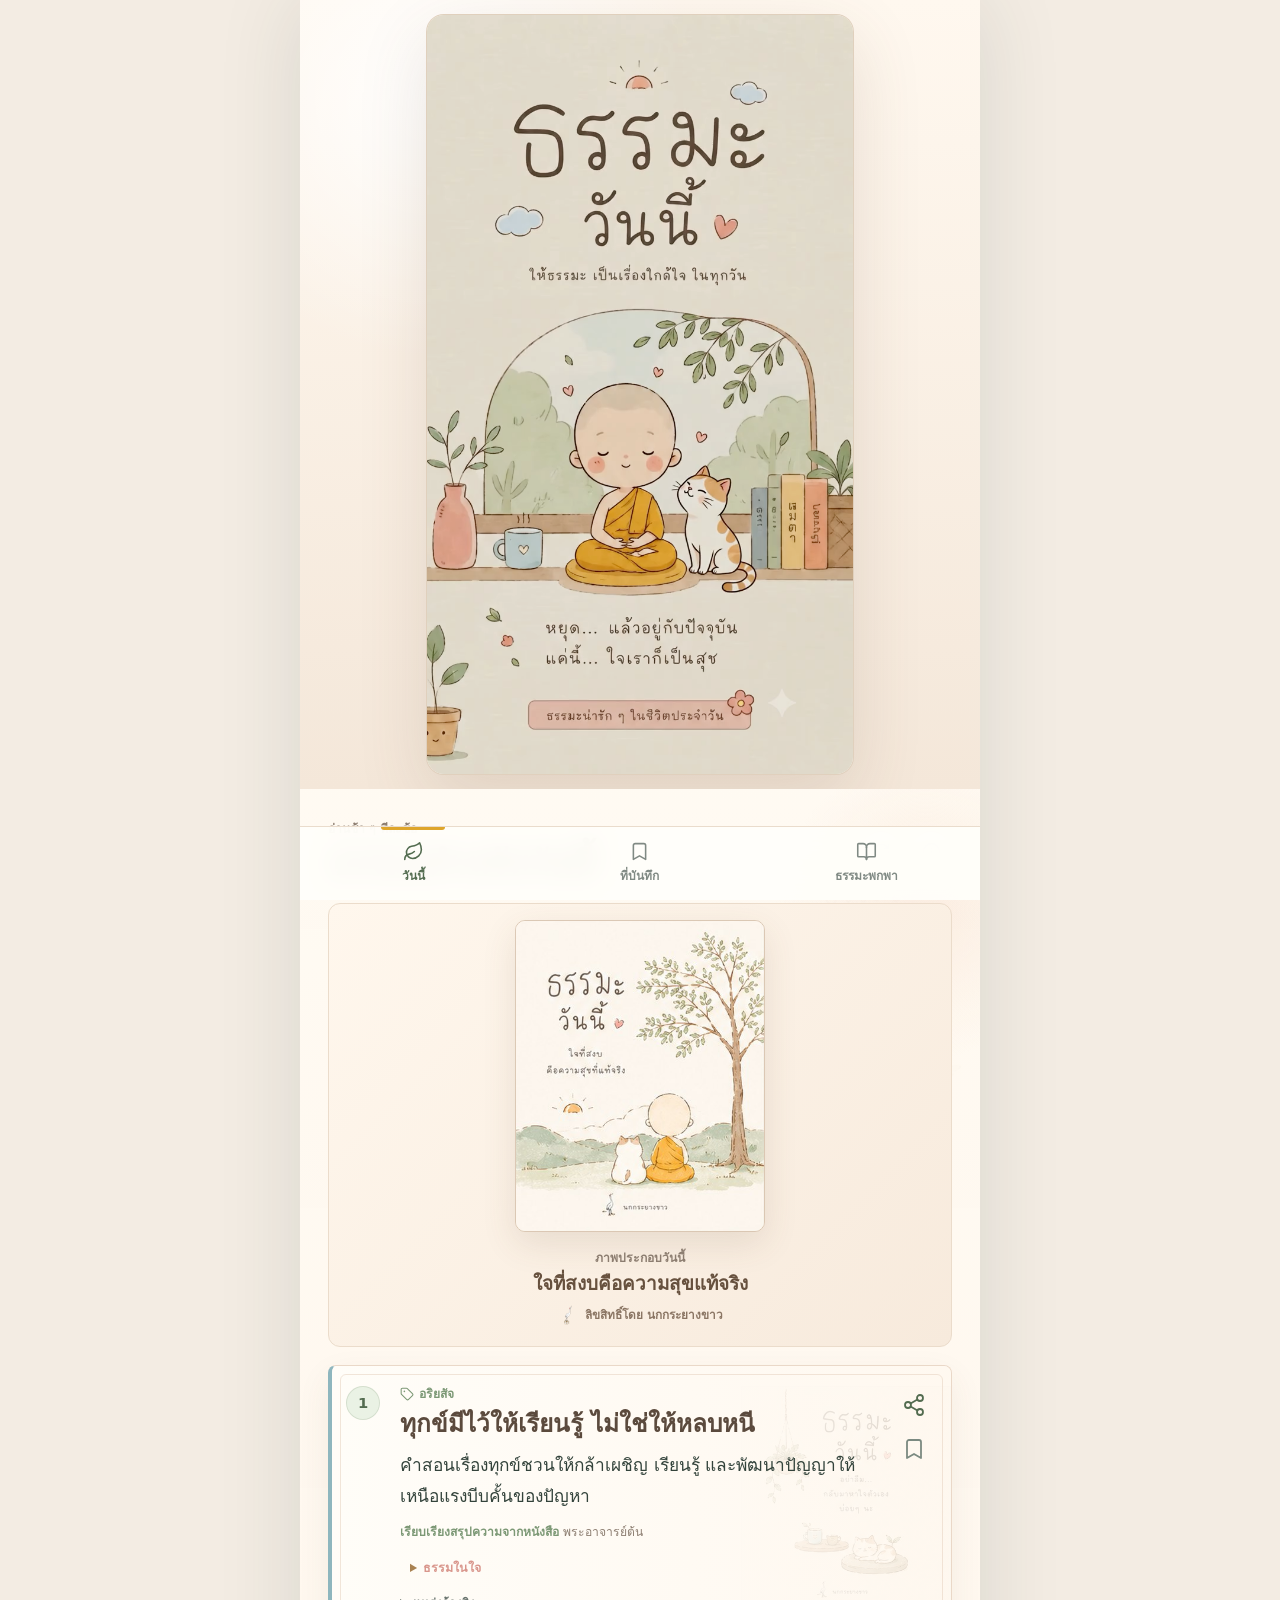
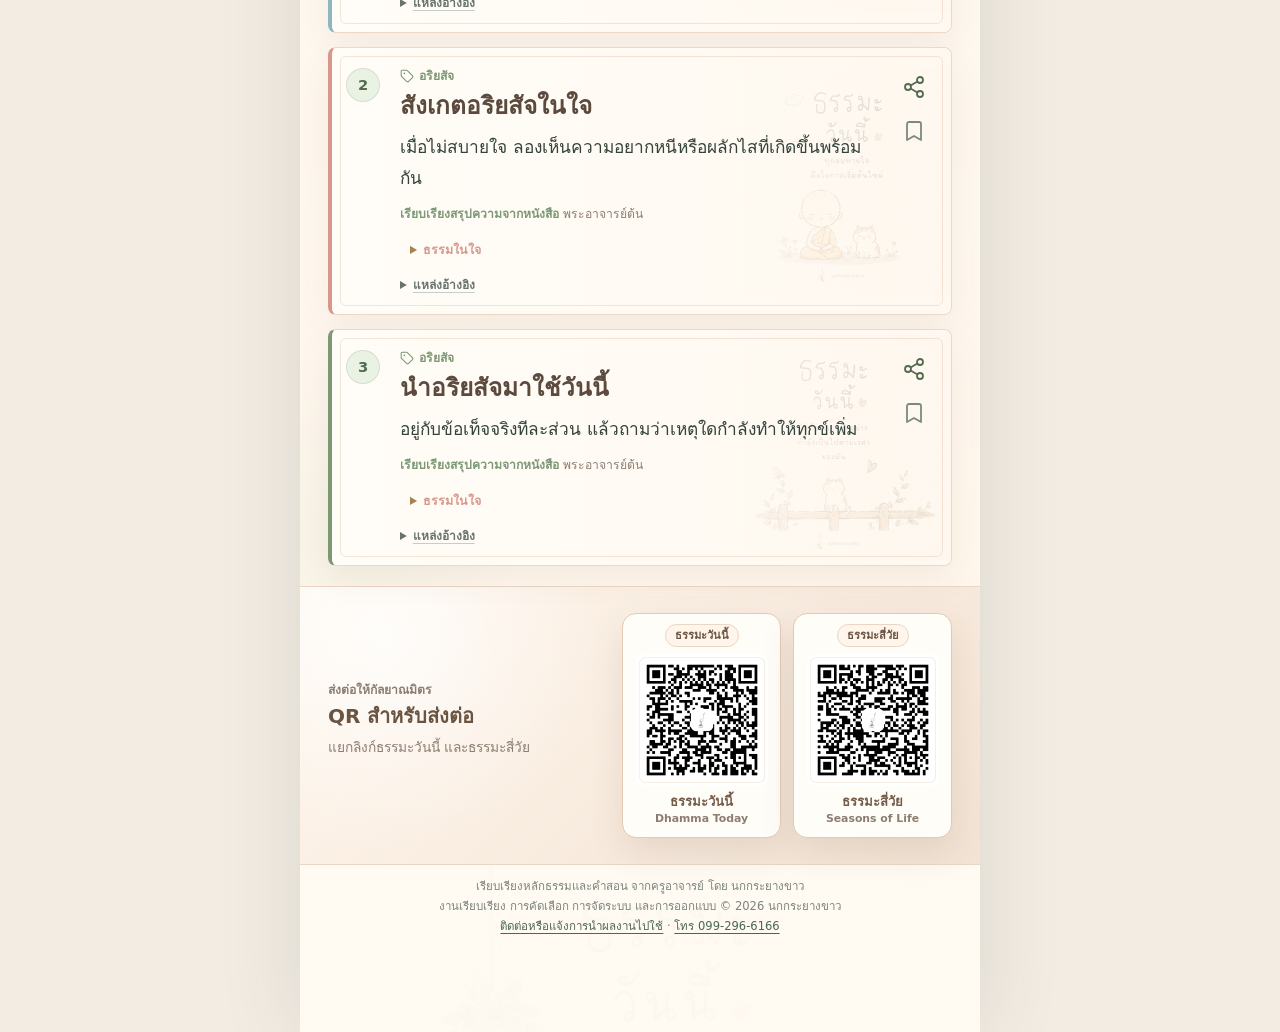
==== index.html @ b72fa24d "Remove Dhamma Life from Seasons cover" ====
<!doctype html>
<html lang="th">
  <head>
    <meta charset="utf-8">
    <meta name="viewport" content="width=device-width, initial-scale=1">
    <meta name="theme-color" content="#fff8ef">
    <meta name="description" content="ธรรมะสั้น ๆ สำหรับอ่านและนำไปใช้ในชีวิตประจำวัน">
    <meta name="apple-mobile-web-app-capable" content="yes">
    <meta name="apple-mobile-web-app-status-bar-style" content="default">
    <meta name="apple-mobile-web-app-title" content="ธรรมะวันนี้">
    <meta name="author" content="นกกระยางขาว">
    <meta name="copyright" content="งานเรียบเรียง การคัดเลือก การจัดระบบ และการออกแบบ © 2026 นกกระยางขาว">
    <title>ธรรมะวันนี้ | Dhamma Today</title>
    <link rel="manifest" href="./manifest.webmanifest?v=20260625-2">
    <link rel="icon" type="image/png" sizes="32x32" href="./assets/favicon-32.png">
    <link rel="apple-touch-icon" href="./assets/apple-touch-icon.png">
    <link rel="stylesheet" href="./styles.css?v=20260626-8">
  </head>
  <body>
    <script>
      if (new URLSearchParams(location.search).get("reset") === "1") {
        (async () => {
          if ("serviceWorker" in navigator) {
            const registrations = await navigator.serviceWorker.getRegistrations();
            await Promise.all(registrations.map((registration) => registration.unregister()));
          }

          if ("caches" in window) {
            const names = await caches.keys();
            await Promise.all(names.map((name) => caches.delete(name)));
          }

          location.replace("./?build=20260628-seasons-pastel");
        })();
      }
    </script>
    <div class="app-frame">
      <header class="hero" aria-label="ธรรมะวันนี้">
        <video class="hero-cover" id="heroCover" autoplay muted loop playsinline preload="metadata" poster="./assets/daily-art/dhamma-today-cover-single.png?v=20260626-2" aria-label="ปกธรรมะวันนี้แบบวิดีโอเคลื่อนไหว ภาพเด็กน้อยนั่งภาวนาข้างแมว">
          <source src="./assets/daily-art/dhamma-today-cover-motion.mp4?v=20260626-2" type="video/mp4">
        </video>
      </header>

      <main id="today">
        <section class="reading-view" id="readingView" aria-labelledby="dailyHeading">
          <div class="section-heading">
            <div>
              <p class="eyebrow">อ่านช้า ๆ ทีละข้อ</p>
              <h1 id="dailyHeading">ธรรมะสำหรับวันนี้</h1>
            </div>
            <div class="heading-actions">
              <button class="icon-button" id="shuffleButton" type="button" aria-label="สุ่มธรรมะชุดใหม่" title="สุ่มธรรมะชุดใหม่">
                <i data-lucide="refresh-cw" aria-hidden="true"></i>
              </button>
              <button class="icon-button" id="aboutButton" type="button" aria-label="เกี่ยวกับแอป" title="เกี่ยวกับแอป">
                <i data-lucide="info" aria-hidden="true"></i>
              </button>
            </div>
          </div>

          <section class="daily-visual" aria-label="ภาพประกอบธรรมะวันนี้">
            <img id="dailyArtImage" src="./assets/daily-art/daily-illustration-01.jpg?v=20260625-1" alt="ภาพประกอบธรรมะวันนี้">
            <div class="daily-visual-copy">
              <p class="eyebrow">ภาพประกอบวันนี้</p>
              <h2 id="dailyArtTitle">ธรรมะวันนี้</h2>
              <p>
                <img src="./assets/crane-monkey-mark.png?v=20260619-1" alt="">
                ลิขสิทธิ์โดย นกกระยางขาว
              </p>
            </div>
          </section>

          <div class="teaching-list" id="teachingList" aria-live="polite"></div>
        </section>

        <section class="saved-view" id="savedView" aria-labelledby="savedHeading" hidden>
          <div class="section-heading">
            <div>
              <p class="eyebrow">เก็บไว้อ่านซ้ำ</p>
              <h1 id="savedHeading">ธรรมะที่บันทึกไว้</h1>
            </div>
          </div>
          <div class="teaching-list saved-list" id="savedList"></div>
          <div class="empty-state" id="emptySaved" hidden>
            <i data-lucide="bookmark" aria-hidden="true"></i>
            <p>ยังไม่มีข้อความที่บันทึกไว้</p>
          </div>
        </section>
      </main>

      <section class="qr-share" aria-labelledby="qrShareHeading">
        <div>
          <p class="eyebrow">ส่งต่อให้กัลยาณมิตร</p>
          <h2 id="qrShareHeading">QR สำหรับส่งต่อ</h2>
          <p>แยกลิงก์ธรรมะวันนี้ และธรรมะสี่วัย</p>
        </div>
        <div class="qr-links" aria-label="QR Code สำหรับส่งต่อ">
          <a class="qr-card" href="./assets/dhamma-today-qr-poster-small.png?v=20260628-5" target="_blank" rel="noopener" aria-label="เปิด QR ธรรมะวันนี้ขนาดเต็ม">
            <em class="qr-card-label">ธรรมะวันนี้</em>
            <img src="./assets/dhamma-today-qr.png?v=20260628-5" alt="QR Code สำหรับเปิดธรรมะวันนี้">
            <span>
              <strong>ธรรมะวันนี้</strong>
              <small>Dhamma Today</small>
            </span>
          </a>
          <a class="qr-card" href="./assets/dhamma-life-qr-poster-small.png?v=20260628-5" target="_blank" rel="noopener" aria-label="เปิด QR ธรรมะสี่วัยขนาดเต็ม">
            <em class="qr-card-label">ธรรมะสี่วัย</em>
            <img src="./assets/dhamma-life-qr.png?v=20260628-5" alt="QR Code สำหรับเปิดธรรมะสี่วัย">
            <span>
              <strong>ธรรมะสี่วัย</strong>
              <small>Seasons of Life</small>
            </span>
          </a>
        </div>
      </section>

      <footer class="app-credit">
        <p>เรียบเรียงหลักธรรมและคำสอน จากครูอาจารย์ โดย นกกระยางขาว</p>
        <p>งานเรียบเรียง การคัดเลือก การจัดระบบ และการออกแบบ &copy; 2026 นกกระยางขาว</p>
        <a href="mailto:loveiscomingsoon@gmail.com">ติดต่อหรือแจ้งการนำผลงานไปใช้</a>
        <span aria-hidden="true"> · </span><a href="tel:0992966166">โทร 099-296-6166</a>
      </footer>

      <nav class="bottom-nav" aria-label="เมนูหลัก">
        <button class="nav-button active" type="button" data-view="today" aria-current="page">
          <i data-lucide="leaf" aria-hidden="true"></i>
          <span>วันนี้</span>
        </button>
        <button class="nav-button" type="button" data-view="saved">
          <i data-lucide="bookmark" aria-hidden="true"></i>
          <span>ที่บันทึก</span>
        </button>
        <a class="nav-button" href="./books/dhamma-pocket-book.html" aria-label="เปิดธรรมะพกพา เล่ม 1 แบบหนังสือออนไลน์">
          <i data-lucide="book-open" aria-hidden="true"></i>
          <span>ธรรมะพกพา</span>
        </a>
      </nav>
    </div>

    <dialog class="about-dialog" id="aboutDialog">
      <form method="dialog">
        <div class="dialog-heading">
          <div>
            <p class="eyebrow">เกี่ยวกับแอป</p>
            <h2>ธรรมะวันนี้</h2>
          </div>
          <button class="icon-button" value="close" aria-label="ปิด" title="ปิด">
            <i data-lucide="x" aria-hidden="true"></i>
          </button>
        </div>
        <p>ข้อธรรมสั้น ๆ สำหรับใช้เตือนใจในชีวิตประจำวัน โดยเรียบเรียงจากหลักพระพุทธศาสนาและคำสอนที่ตรวจสอบชื่อผู้สอนได้</p>
        <p class="dialog-note">ชื่อครูอาจารย์แสดงเฉพาะข้อความที่มีต้นฉบับรองรับ ข้อความเรียบเรียงจะระบุไว้ชัดเจนและไม่อ้างเป็นคำกล่าวตรง การระบุแหล่งอ้างอิงช่วยให้ตรวจสอบย้อนหลังได้ แต่ไม่ใช่การรับรองสิทธิ์เผยแพร่หรือคำปรึกษาทางกฎหมาย</p>
        <p class="dialog-note rights-note">สิทธิในคำสอน หนังสือ และวิดีโอต้นฉบับเป็นของผู้สร้างสรรค์หรือผู้ทรงสิทธิเดิม การนำงานเรียบเรียง การจัดหมวด หรือรูปแบบแอปนี้ไปเผยแพร่ซ้ำ กรุณาติดต่อ <a href="mailto:loveiscomingsoon@gmail.com">loveiscomingsoon@gmail.com</a> หรือ <a href="tel:0992966166">099-296-6166</a></p>
        <div class="dialog-links">
          <a class="book-link" href="./books/dhamma-pocket-book.html">เปิดธรรมะพกพาแบบหนังสือออนไลน์</a>
          <a class="book-link" href="./assets/dhamma-today-qr-poster-small.png?v=20260628-5" target="_blank" rel="noopener">QR ธรรมะวันนี้</a>
          <a class="book-link" href="./assets/dhamma-life-qr-poster-small.png?v=20260628-5" target="_blank" rel="noopener">QR ธรรมะสี่วัย</a>
        </div>
      </form>
    </dialog>

    <p class="toast" id="toast" role="status" aria-live="polite" hidden></p>

    <script src="./assets/lucide.min.js?v=20260618-2"></script>
    <script src="./content/dhamma-library.js?v=20260620-22"></script>
    <script src="./app.js?v=20260628-5"></script>
  </body>
</html>
---- styles.css ----
:root {
  color-scheme: light;
  --ink: #21312b;
  --heading: #5b4a3d;
  --muted: #8c7d70;
  --soft: #fff1e4;
  --paper: #fffaf2;
  --line: #eadccc;
  --green: #7c9875;
  --green-dark: #536c50;
  --saffron: #dea52b;
  --rose: #d9968c;
  --blue: #8eb6be;
  --peach: #f6d5c6;
  --brown: #806854;
}

* {
  box-sizing: border-box;
}

html {
  min-height: 100%;
  scroll-behavior: smooth;
}

body {
  min-height: 100vh;
  margin: 0;
  color: var(--ink);
  background:
    linear-gradient(rgba(255, 250, 242, 0.92), rgba(255, 250, 242, 0.92)),
    url("./assets/daily-art/daily-illustration-10.jpg?v=20260625-1") center top / 520px auto fixed;
  font-family: "Noto Sans Thai", "Leelawadee UI", Tahoma, ui-sans-serif, system-ui, sans-serif;
  letter-spacing: 0;
}

button,
summary {
  font: inherit;
}

button,
summary {
  cursor: pointer;
}

button:focus-visible,
summary:focus-visible {
  outline: 3px solid rgba(86, 131, 105, 0.24);
  outline-offset: 3px;
}

.app-frame {
  width: min(100%, 680px);
  min-height: 100vh;
  margin-inline: auto;
  background:
    linear-gradient(rgba(255, 250, 242, 0.96), rgba(255, 250, 242, 0.98)),
    url("./assets/daily-art/daily-illustration-04.jpg?v=20260625-1") center 760px / 520px auto repeat-y;
}

.hero {
  min-height: 0;
  position: relative;
  overflow: hidden;
  display: grid;
  place-items: center;
  padding: 14px;
  background:
    radial-gradient(circle at 20% 12%, rgba(255, 255, 255, 0.92), transparent 30%),
    linear-gradient(180deg, #fff8ef 0%, #f4e7d9 100%);
}

.hero-cover {
  width: min(100%, 428px);
  max-width: 100%;
  min-width: 0;
  height: auto;
  aspect-ratio: 9 / 16;
  display: block;
  object-fit: cover;
  object-position: center center;
  background: #fff8ef;
  border: 1px solid rgba(213, 193, 171, 0.72);
  border-radius: 18px;
  box-shadow: 0 24px 70px rgba(98, 73, 48, 0.14);
}

.brand {
  min-width: 0;
  display: flex;
  align-items: center;
  gap: 0;
  padding: 9px 12px;
  color: #274536;
  background: rgba(255, 250, 242, 0.78);
  border: 1px solid rgba(214, 190, 166, 0.42);
  border-radius: 999px;
  text-decoration: none;
  text-shadow: 0 1px 12px rgba(255, 255, 255, 0.82);
  backdrop-filter: blur(8px);
}

.brand-icon {
  width: 76px;
  height: 76px;
  flex: 0 0 76px;
  display: grid;
  place-items: center;
  background: rgba(255, 255, 255, 0.84);
  border-radius: 50%;
  backdrop-filter: blur(8px);
}

.brand-icon img {
  width: 70px;
  height: 70px;
  display: block;
  object-fit: contain;
}

.brand strong,
.brand small {
  display: block;
}

.brand strong {
  color: var(--brown);
  font-size: 1.2rem;
}

.brand small {
  color: #7c6a58;
  font-size: 0.72rem;
  font-weight: 650;
}

.cover-rights {
  position: absolute;
  right: 28px;
  bottom: 24px;
  display: inline-flex;
  align-items: center;
  gap: 7px;
  margin: 0;
  padding: 7px 10px;
  color: #755f4e;
  background: rgba(255, 250, 242, 0.88);
  border: 1px solid rgba(214, 190, 166, 0.58);
  border-radius: 999px;
  font-size: 0.72rem;
  font-weight: 750;
  backdrop-filter: blur(8px);
}

.cover-rights img {
  width: 24px;
  height: 24px;
  object-fit: contain;
}

.icon-button {
  width: 42px;
  height: 42px;
  flex: 0 0 42px;
  display: grid;
  place-items: center;
  padding: 0;
  border: 1px solid var(--line);
  border-radius: 50%;
  color: var(--green-dark);
  background: #fff;
}

.icon-button.light {
  border-color: rgba(255, 255, 255, 0.6);
  background: rgba(255, 255, 255, 0.84);
  backdrop-filter: blur(8px);
}

.icon-button svg {
  width: 19px;
  height: 19px;
}

main {
  min-height: 430px;
  background:
    linear-gradient(180deg, rgba(255, 250, 242, 0.98), rgba(255, 246, 236, 0.96)),
    url("./assets/daily-art/daily-illustration-08.jpg?v=20260625-1") right 60px / 230px auto no-repeat;
}

.reading-view,
.saved-view {
  padding: 30px 28px 20px;
  background:
    radial-gradient(circle at 92% 120px, rgba(247, 222, 205, 0.46), transparent 150px),
    radial-gradient(circle at 8% 96%, rgba(229, 234, 217, 0.34), transparent 170px);
}

.daily-visual {
  display: grid;
  grid-template-columns: 1fr;
  justify-items: center;
  gap: 16px;
  margin: 0 0 18px;
  padding: 16px;
  border: 1px solid #ebdccb;
  border-radius: 12px;
  background: linear-gradient(135deg, #fff7ed, #f7eadc);
  text-align: center;
}

.daily-visual > img {
  width: min(100%, 250px);
  aspect-ratio: 4 / 5;
  display: block;
  object-fit: cover;
  object-position: center;
  border: 1px solid rgba(205, 183, 160, 0.7);
  border-radius: 10px;
  box-shadow: 0 12px 34px rgba(97, 71, 48, 0.12);
}

.daily-visual-copy h2 {
  margin: 0 0 7px;
  color: #67513e;
  font-size: 1.18rem;
  line-height: 1.35;
}

.daily-visual-copy > p:last-child {
  display: inline-flex;
  align-items: center;
  justify-content: center;
  gap: 6px;
  margin: 0;
  color: #8a7563;
  font-size: 0.74rem;
  font-weight: 740;
}

.daily-visual-copy img {
  width: 22px;
  height: 22px;
  object-fit: contain;
}

.section-heading {
  display: flex;
  align-items: center;
  justify-content: space-between;
  gap: 16px;
  margin-bottom: 18px;
}

.heading-actions {
  display: flex;
  align-items: center;
  gap: 8px;
}

.eyebrow {
  margin: 0 0 4px;
  color: var(--muted);
  font-size: 0.76rem;
  font-weight: 750;
}

h1,
h2,
p {
  margin-top: 0;
  overflow-wrap: break-word;
  word-break: normal;
  line-break: auto;
}

h1 {
  margin-bottom: 0;
  color: var(--heading);
  font-size: clamp(1.65rem, 6vw, 2.15rem);
  line-height: 1.25;
  font-weight: 830;
}

.teaching-list {
  display: grid;
  gap: 14px;
}

.teaching-item {
  min-height: 0;
  display: grid;
  grid-template-columns: 40px minmax(0, 1fr) 40px;
  gap: 14px;
  position: relative;
  overflow: hidden;
  padding: 20px 16px 20px 14px;
  border: 1px solid #ead8c8;
  border-left: 4px solid var(--green);
  border-radius: 8px;
  background: #fffaf3;
  box-shadow: 0 12px 34px rgba(103, 75, 52, 0.07);
}

.teaching-item::before {
  content: "";
  position: absolute;
  inset: 0;
  z-index: 0;
  background:
    linear-gradient(90deg, rgba(255, 253, 248, 0.98), rgba(255, 250, 243, 0.94) 58%, rgba(255, 248, 239, 0.78)),
    var(--card-art);
  background-position: center, right center;
  background-size: cover, min(52%, 210px) auto;
  background-repeat: no-repeat;
}

.teaching-item::after {
  content: "";
  position: absolute;
  inset: 8px;
  z-index: 0;
  border: 1px solid rgba(230, 209, 190, 0.54);
  border-radius: 6px;
  pointer-events: none;
}

.teaching-item > * {
  position: relative;
  z-index: 1;
}

.teaching-item[data-tone="blue"] {
  border-left-color: var(--blue);
  background: #fffaf3;
}

.teaching-item[data-tone="saffron"] {
  border-left-color: var(--saffron);
  background: #fffaf3;
}

.teaching-item[data-tone="rose"] {
  border-left-color: var(--rose);
  background: #fffaf3;
}

.teaching-number {
  width: 34px;
  height: 34px;
  display: grid;
  place-items: center;
  border-radius: 50%;
  color: var(--green-dark);
  background: rgba(232, 241, 226, 0.88);
  border: 1px solid rgba(133, 153, 122, 0.22);
  font-size: 0.92rem;
  font-weight: 800;
}

.teaching-copy {
  min-width: 0;
}

.teaching-copy h2 {
  margin: 3px 0 9px;
  color: var(--heading);
  font-size: clamp(1.28rem, 4vw, 1.52rem);
  line-height: 1.45;
  font-weight: 800;
  overflow-wrap: break-word;
  word-break: normal;
}

.teaching-topic {
  display: flex;
  align-items: center;
  gap: 5px;
  margin-bottom: 0;
  color: var(--green);
  font-size: 0.76rem;
  line-height: 1.4;
  font-weight: 800;
}

.teaching-topic svg {
  width: 14px;
  height: 14px;
}

.teaching-body {
  margin-bottom: 11px;
  color: #33433b;
  font-size: 1.08rem;
  line-height: 1.78;
  overflow-wrap: break-word;
  word-break: normal;
}

.attribution {
  margin-bottom: 9px;
  color: var(--muted);
  font-size: 0.76rem;
  line-height: 1.5;
}

.attribution span {
  color: var(--green);
  font-weight: 760;
}

.teaching-actions {
  display: grid;
  align-content: start;
  gap: 6px;
}

.bookmark-button,
.share-button {
  width: 38px;
  height: 38px;
  display: grid;
  place-items: center;
  padding: 0;
  border: 0;
  border-radius: 50%;
  color: #7b8a81;
  background: transparent;
}

.bookmark-button:hover,
.share-button:hover {
  background: var(--soft);
}

.share-button {
  color: var(--green-dark);
}

.bookmark-button.saved {
  color: var(--saffron);
  background: #fff7df;
}

.bookmark-button.saved svg {
  fill: currentColor;
}

.practice-detail {
  min-width: 0;
  padding: 7px 9px;
  border: 1px solid transparent;
  border-radius: 6px;
  color: var(--green-dark);
  font-size: 0.78rem;
}

.practice-detail[open] {
  border-color: #dcc5a4;
  background: rgba(241, 227, 208, 0.88);
  backdrop-filter: blur(4px);
}

.practice-toggle {
  width: 100%;
  color: var(--rose);
  font-weight: 770;
}

.practice-toggle::marker {
  color: #a98252;
}

.practice-guidance {
  margin: 8px 0 0;
  padding: 8px 2px 2px;
  color: #3f4b44;
  background: transparent;
  font-size: 0.9rem;
  line-height: 1.65;
  overflow-wrap: break-word;
  word-break: normal;
}

.source-detail {
  margin-top: 8px;
  color: #68736d;
  font-size: 0.75rem;
}

.source-detail > summary {
  width: fit-content;
  font-weight: 700;
  text-decoration: underline;
  text-decoration-color: #c7cec9;
  text-underline-offset: 3px;
}

.source-detail[open] {
  padding-top: 2px;
}

.source-status {
  margin: 10px 0 8px;
  color: #476052;
  font-weight: 700;
}

.source-list {
  margin: 0;
  padding: 0;
  list-style: none;
}

.source-entry {
  display: grid;
  gap: 3px;
  padding: 10px 0;
  border-top: 1px solid var(--line);
  line-height: 1.55;
}

.source-entry strong {
  color: #3d4a43;
  font-size: 0.78rem;
}

.source-entry a {
  width: fit-content;
  color: #365843;
  font-weight: 700;
  text-underline-offset: 3px;
}

.saved-list .teaching-item {
  grid-template-columns: 40px minmax(0, 1fr) 40px;
}

.empty-state {
  min-height: 280px;
  display: grid;
  place-content: center;
  justify-items: center;
  color: var(--muted);
  text-align: center;
}

.empty-state svg {
  width: 34px;
  height: 34px;
  margin-bottom: 12px;
}

.app-credit {
  margin: 12px 22px 22px;
  color: #7b847e;
  font-size: 0.72rem;
  line-height: 1.6;
  text-align: center;
}

.qr-share {
  display: grid;
  grid-template-columns: minmax(0, 1fr) minmax(250px, 330px);
  align-items: center;
  gap: 24px;
  padding: 26px 28px;
  border-top: 1px solid #ead6c4;
  border-bottom: 1px solid #ead6c4;
  background:
    radial-gradient(circle at 12% 18%, rgba(255, 255, 255, 0.8), transparent 34%),
    linear-gradient(135deg, #fff6ec, #f3e3d4);
}

.qr-share h2 {
  margin-bottom: 6px;
  color: #6a5543;
  font-size: 1.25rem;
  line-height: 1.35;
}

.qr-share > div > p:not(.eyebrow) {
  margin-bottom: 12px;
  color: var(--muted);
  font-size: 0.86rem;
}

.qr-share > div > a {
  color: #735b48;
  font-size: 0.82rem;
  font-weight: 700;
  text-underline-offset: 3px;
}

.qr-links {
  display: grid;
  grid-template-columns: repeat(2, minmax(0, 1fr));
  gap: 12px;
}

.qr-card {
  min-width: 0;
  display: grid;
  justify-items: center;
  gap: 7px;
  padding: 10px;
  border: 1px solid #e3cab4;
  border-radius: 14px;
  background: #fffdf8;
  box-shadow: 0 14px 34px rgba(96, 70, 48, 0.12);
  color: #5f4b3c;
  text-align: center;
  text-decoration: none;
}

.qr-card-label {
  max-width: 100%;
  padding: 3px 9px;
  border: 1px solid #ead6c4;
  border-radius: 999px;
  color: #6c5544;
  background: #fff5eb;
  font-size: 0.7rem;
  font-style: normal;
  font-weight: 800;
  line-height: 1.35;
  white-space: nowrap;
}

.qr-card img {
  width: min(100%, 132px);
  aspect-ratio: 1;
  display: block;
  border-radius: 8px;
}

.qr-card span {
  min-width: 0;
  display: grid;
  gap: 1px;
}

.qr-card strong,
.qr-card small {
  display: block;
}

.qr-card strong {
  font-size: 0.82rem;
  line-height: 1.35;
}

.qr-card small {
  color: var(--muted);
  font-size: 0.68rem;
  line-height: 1.35;
}

.app-credit p {
  margin-bottom: 2px;
}

.app-credit a,
.rights-note a {
  color: #4c6758;
  text-underline-offset: 3px;
}

.bottom-nav {
  min-height: 74px;
  display: grid;
  grid-template-columns: repeat(3, 1fr);
  position: sticky;
  z-index: 10;
  bottom: 0;
  border-top: 1px solid var(--line);
  background: rgba(255, 254, 250, 0.94);
  backdrop-filter: blur(14px);
}

.nav-button {
  min-width: 0;
  display: grid;
  place-content: center;
  justify-items: center;
  gap: 4px;
  position: relative;
  border: 0;
  color: #808a84;
  background: transparent;
  font-size: 0.75rem;
  font-weight: 700;
  text-decoration: none;
}

.nav-button::before {
  content: "";
  width: 64px;
  height: 3px;
  position: absolute;
  top: 0;
  left: 50%;
  border-radius: 0 0 3px 3px;
  background: transparent;
  transform: translateX(-50%);
}

.nav-button.active {
  color: var(--green-dark);
}

.nav-button.active::before {
  background: var(--saffron);
}

.nav-button svg {
  width: 21px;
  height: 21px;
}

.about-dialog {
  width: min(420px, calc(100% - 32px));
  padding: 0;
  border: 1px solid var(--line);
  border-radius: 8px;
  color: var(--ink);
  background: var(--paper);
  box-shadow: 0 24px 70px rgba(26, 48, 38, 0.22);
}

.about-dialog::backdrop {
  background: rgba(27, 42, 34, 0.38);
}

.about-dialog form {
  padding: 22px;
}

.dialog-heading {
  display: flex;
  align-items: flex-start;
  justify-content: space-between;
  gap: 16px;
  margin-bottom: 14px;
}

.dialog-heading h2 {
  margin: 0;
  color: var(--heading);
}

.about-dialog > form > p {
  color: #526159;
  line-height: 1.7;
}

.dialog-note {
  margin-bottom: 0;
  padding: 12px;
  background: var(--soft);
  font-size: 0.82rem;
}

.rights-note {
  margin-top: 10px;
}

.book-link {
  display: inline-block;
  margin-top: 16px;
  color: #365843;
  font-size: 0.9rem;
  font-weight: 700;
  text-underline-offset: 3px;
}

.dialog-links {
  display: flex;
  flex-wrap: wrap;
  gap: 8px 18px;
}

@media (max-width: 420px) {
  .qr-share {
    grid-template-columns: 1fr;
    justify-items: center;
    text-align: center;
  }
}

.toast {
  width: min(360px, calc(100% - 32px));
  position: fixed;
  z-index: 30;
  left: 50%;
  bottom: 92px;
  margin: 0;
  padding: 11px 14px;
  border-radius: 7px;
  color: #fff;
  background: #304d3c;
  box-shadow: 0 12px 30px rgba(31, 55, 42, 0.22);
  font-size: 0.9rem;
  font-weight: 700;
  text-align: center;
  transform: translateX(-50%);
}

[hidden] {
  display: none !important;
}

@media (min-width: 681px) {
  body {
    background: #f3ece3;
  }

  .app-frame {
    box-shadow: 0 0 80px rgba(37, 61, 49, 0.12);
  }
}

@media (max-width: 460px) {
  .hero {
    padding: 10px;
  }

  .hero-cover {
    width: 100%;
  }

  .brand-icon {
    width: 64px;
    height: 64px;
    flex-basis: 64px;
  }

  .brand-icon img {
    width: 58px;
    height: 58px;
  }

  .brand strong {
    font-size: 1.05rem;
  }

  .cover-rights {
    right: 18px;
    bottom: 58px;
    max-width: calc(100% - 36px);
  }

  .reading-view,
  .saved-view {
    padding: 24px 18px 18px;
  }

  .daily-visual {
    grid-template-columns: 1fr;
    justify-items: center;
    gap: 12px;
    padding: 10px;
    text-align: center;
  }

  .daily-visual > img {
    width: min(100%, 210px);
  }

  .daily-visual-copy h2 {
    font-size: 1.02rem;
  }

  .daily-visual-copy > p:last-child {
    justify-content: center;
  }

  .teaching-item {
    grid-template-columns: 36px minmax(0, 1fr) 36px;
    gap: 10px;
    padding: 18px 12px 18px 10px;
  }

  .teaching-item::before {
    background:
      linear-gradient(90deg, rgba(255, 253, 248, 0.985), rgba(255, 250, 243, 0.96) 62%, rgba(255, 248, 239, 0.84)),
      var(--card-art);
    background-position: center, right bottom;
    background-size: cover, 46% auto;
  }

  .bookmark-button,
  .share-button {
    width: 34px;
    height: 34px;
  }

  .teaching-number {
    width: 32px;
    height: 32px;
  }

  .teaching-body {
    font-size: 1.03rem;
    line-height: 1.82;
  }

  .saved-list .teaching-item {
    grid-template-columns: 36px minmax(0, 1fr) 36px;
  }
}
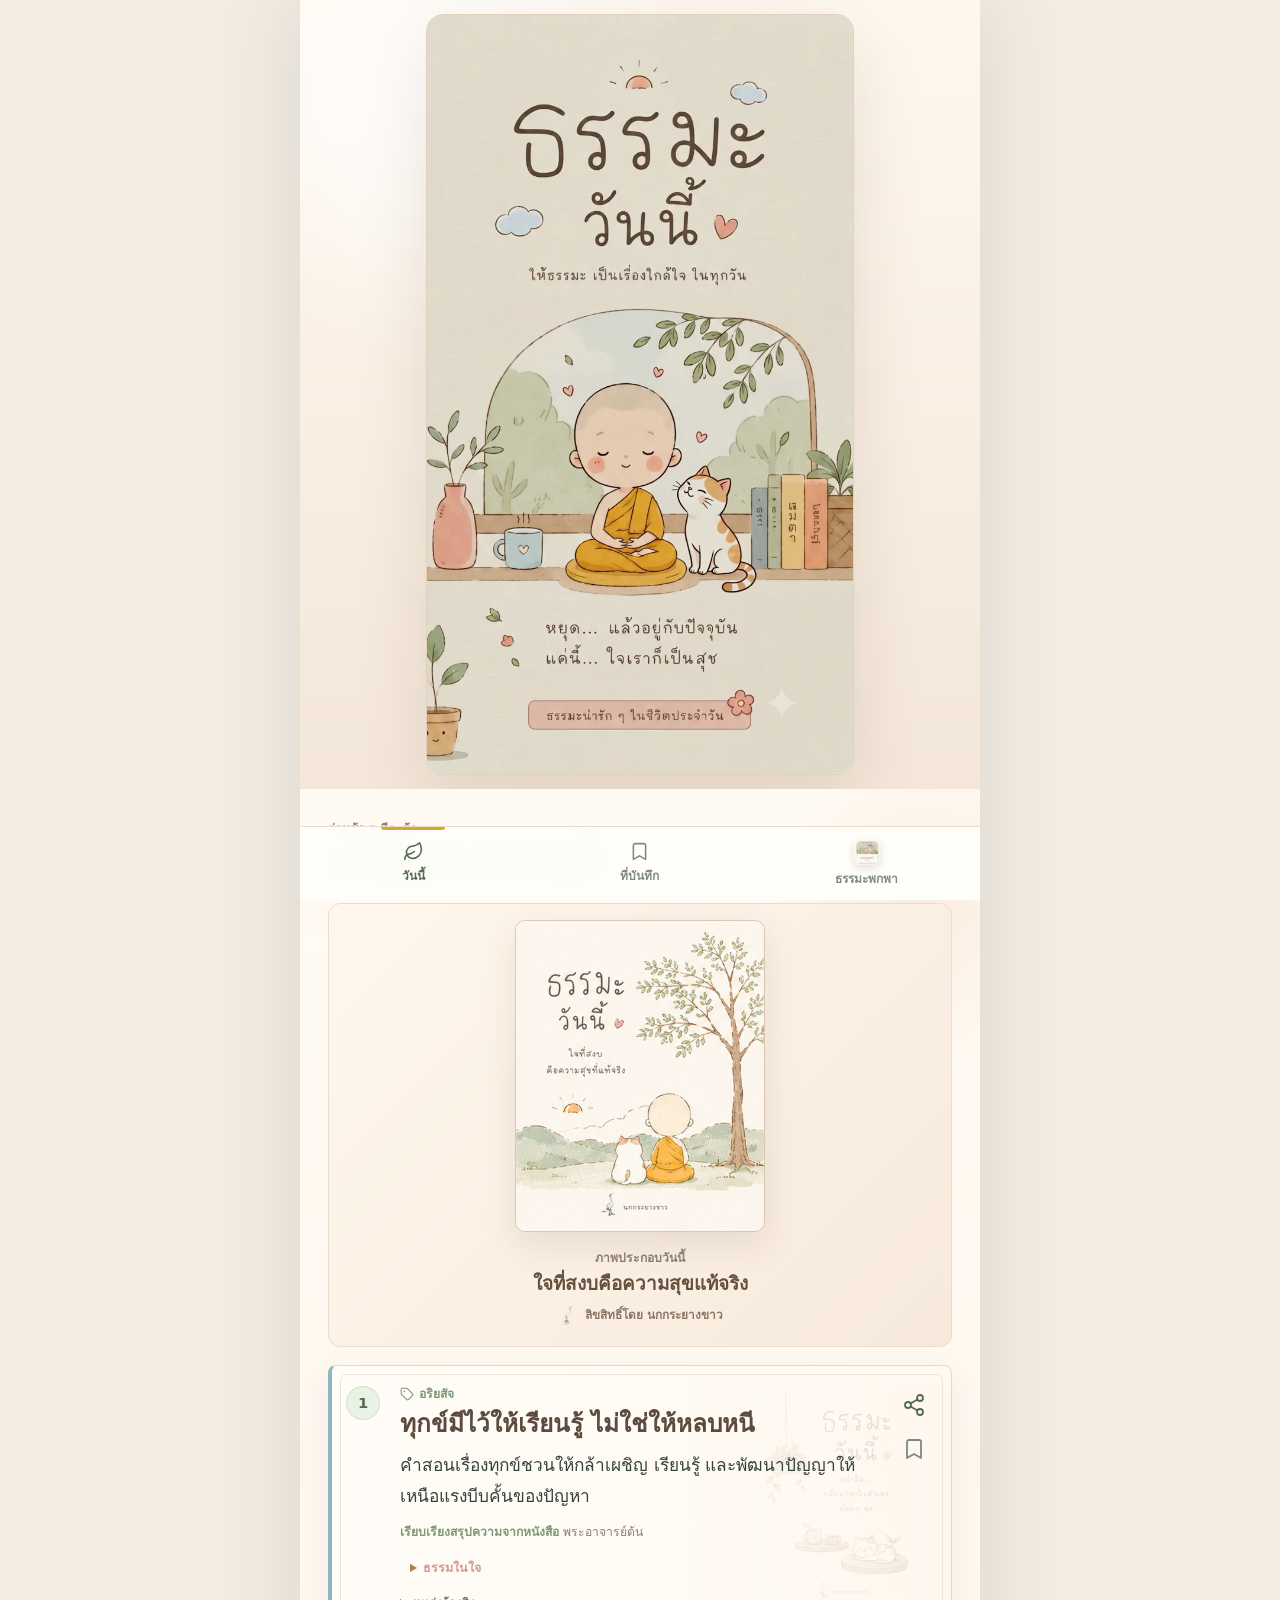
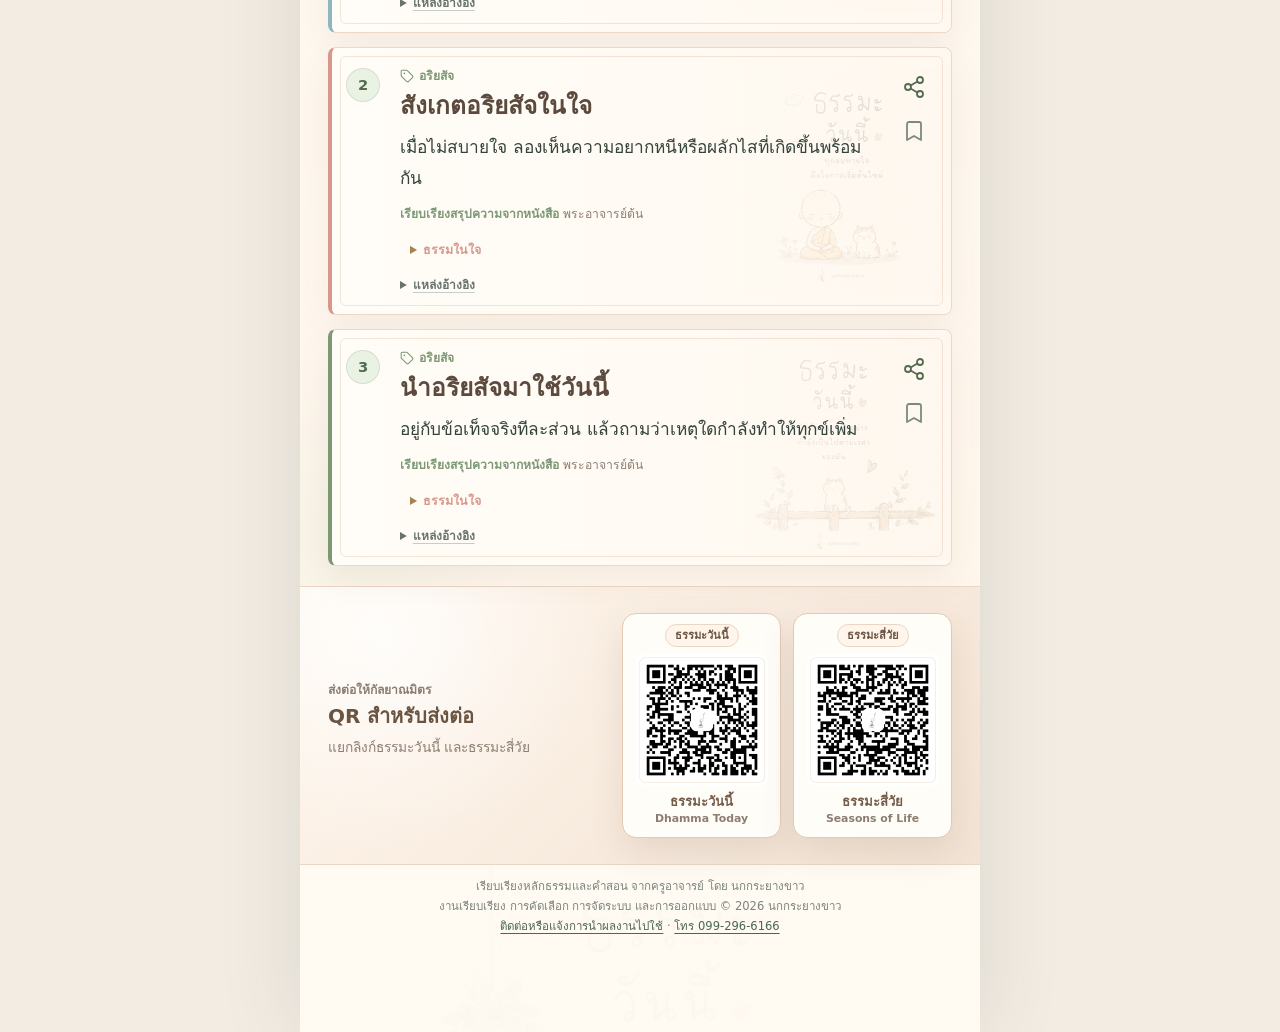
==== commit 3243382d: "Use pocket book image as app icon" ====
--- a/index.html
+++ b/index.html
@@ -131,7 +131,7 @@
           <span>ที่บันทึก</span>
         </button>
         <a class="nav-button" href="./books/dhamma-pocket-book.html" aria-label="เปิดธรรมะพกพา เล่ม 1 แบบหนังสือออนไลน์">
-          <i data-lucide="book-open" aria-hidden="true"></i>
+          <img class="nav-app-icon" src="./assets/pocket-book-icon-192.png?v=20260628-2" alt="" aria-hidden="true">
           <span>ธรรมะพกพา</span>
         </a>
       </nav>
--- a/styles.css
+++ b/styles.css
@@ -721,6 +721,14 @@
   height: 21px;
 }
 
+.nav-app-icon {
+  width: 26px;
+  height: 26px;
+  border-radius: 7px;
+  object-fit: cover;
+  box-shadow: 0 3px 9px rgba(81, 65, 45, 0.16);
+}
+
 .about-dialog {
   width: min(420px, calc(100% - 32px));
   padding: 0;
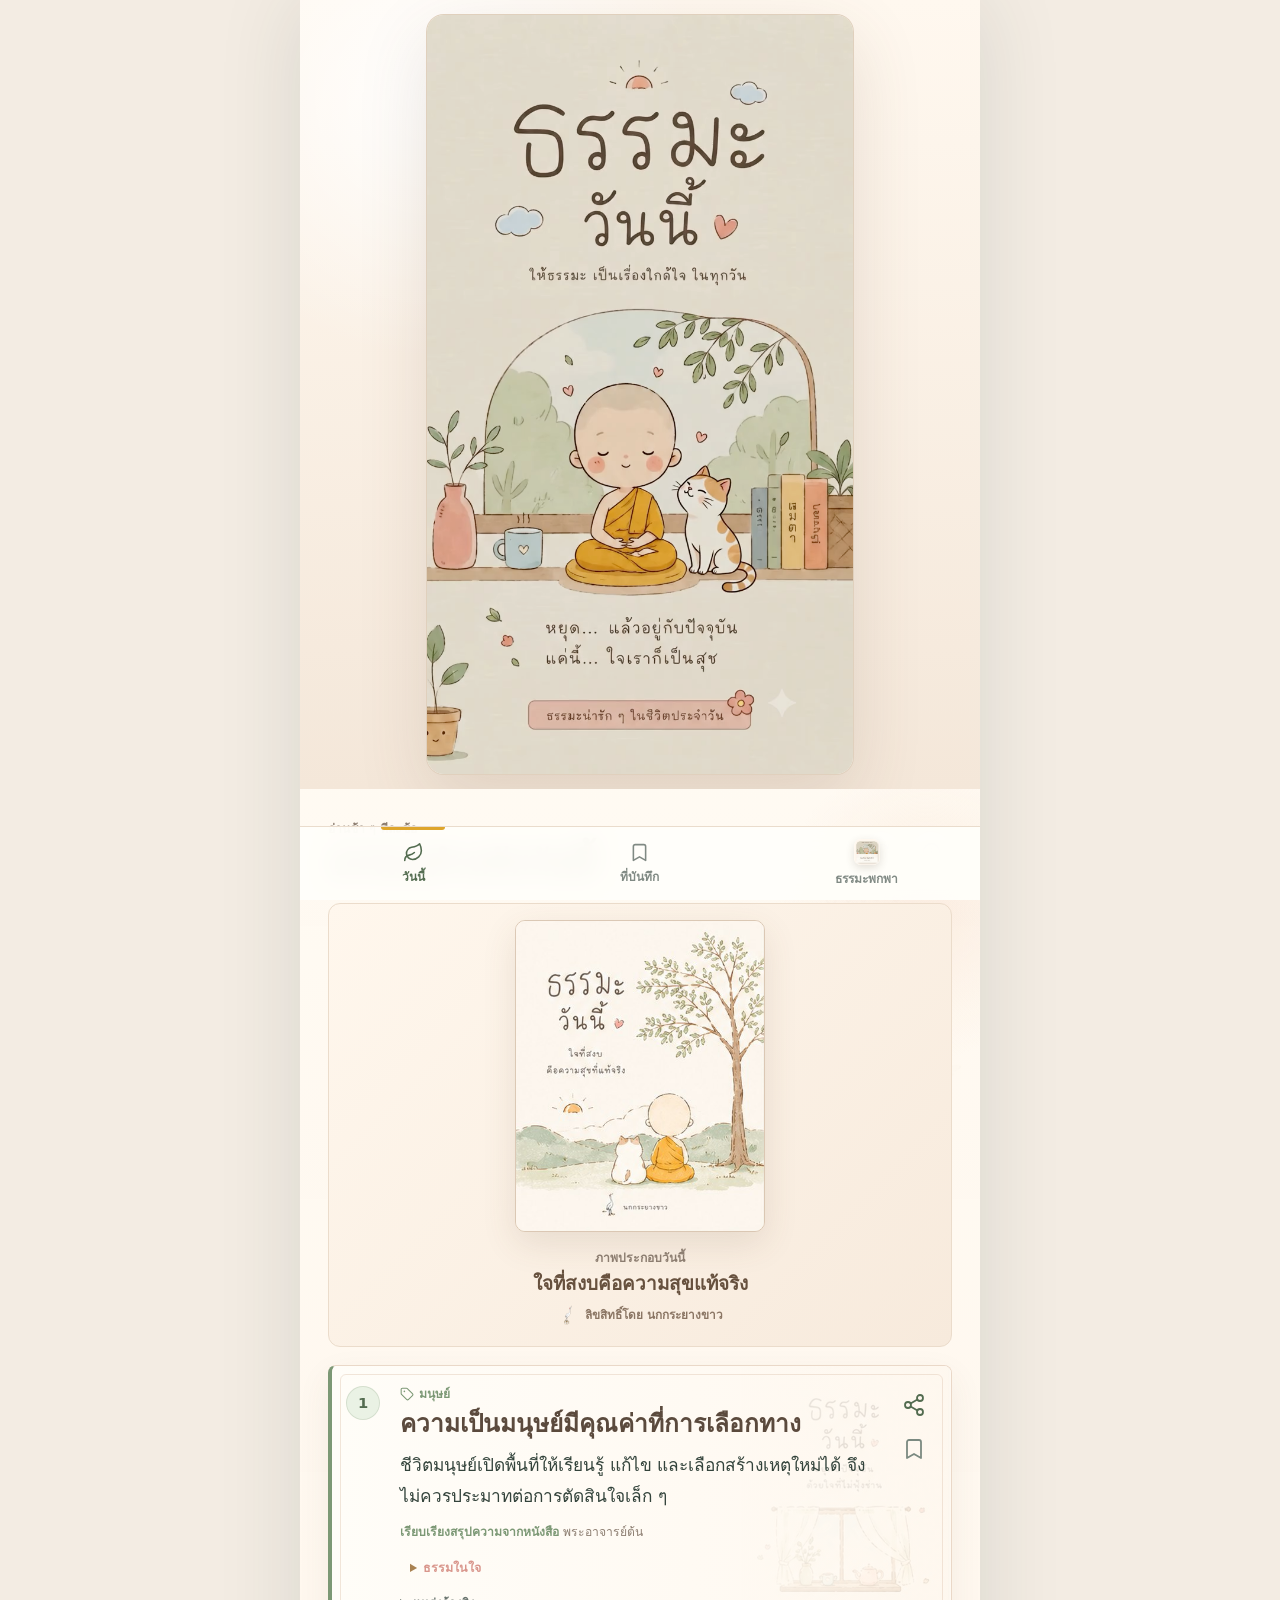
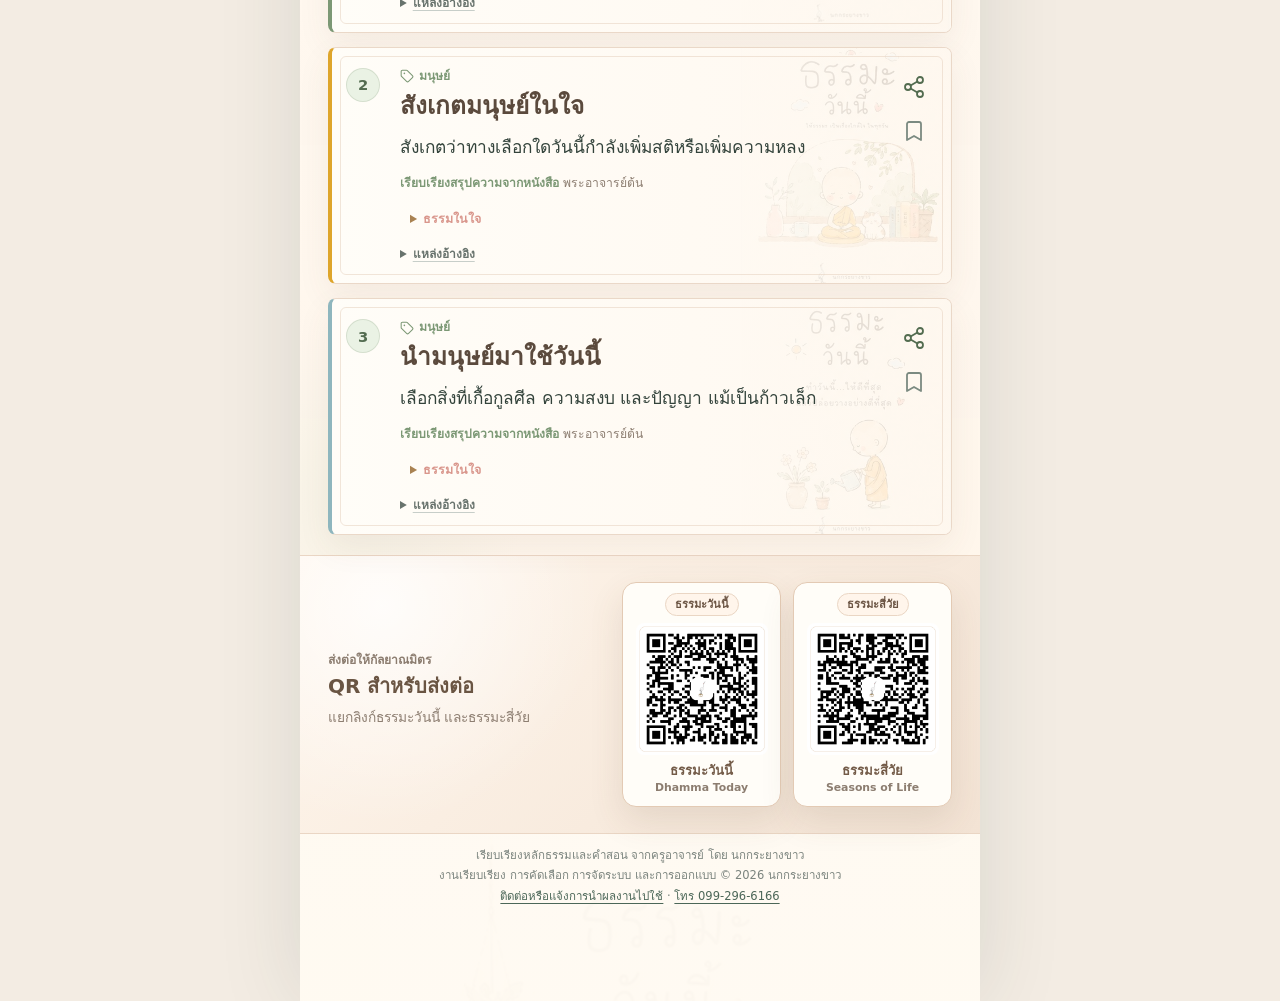
==== commit 653c6a53: "Remove Buddhist Questions book sources" ====
--- a/index.html
+++ b/index.html
@@ -11,9 +11,9 @@
     <meta name="author" content="นกกระยางขาว">
     <meta name="copyright" content="งานเรียบเรียง การคัดเลือก การจัดระบบ และการออกแบบ © 2026 นกกระยางขาว">
     <title>ธรรมะวันนี้ | Dhamma Today</title>
-    <link rel="manifest" href="./manifest.webmanifest?v=20260625-2">
+    <link rel="manifest" href="./manifest.webmanifest?v=20260629-3">
     <link rel="icon" type="image/png" sizes="32x32" href="./assets/favicon-32.png">
-    <link rel="apple-touch-icon" href="./assets/apple-touch-icon.png">
+    <link rel="apple-touch-icon" href="./assets/apple-touch-icon.png?v=20260629-3">
     <link rel="stylesheet" href="./styles.css?v=20260626-8">
   </head>
   <body>
@@ -131,7 +131,7 @@
           <span>ที่บันทึก</span>
         </button>
         <a class="nav-button" href="./books/dhamma-pocket-book.html" aria-label="เปิดธรรมะพกพา เล่ม 1 แบบหนังสือออนไลน์">
-          <img class="nav-app-icon" src="./assets/pocket-book-icon-192.png?v=20260628-2" alt="" aria-hidden="true">
+          <img class="nav-app-icon" src="./assets/pocket-book-icon-192.png?v=20260629-2" alt="" aria-hidden="true">
           <span>ธรรมะพกพา</span>
         </a>
       </nav>
@@ -162,7 +162,7 @@
     <p class="toast" id="toast" role="status" aria-live="polite" hidden></p>
 
     <script src="./assets/lucide.min.js?v=20260618-2"></script>
-    <script src="./content/dhamma-library.js?v=20260620-22"></script>
-    <script src="./app.js?v=20260628-5"></script>
+    <script src="./content/dhamma-library.js?v=20260629-4"></script>
+    <script src="./app.js?v=20260629-4"></script>
   </body>
 </html>
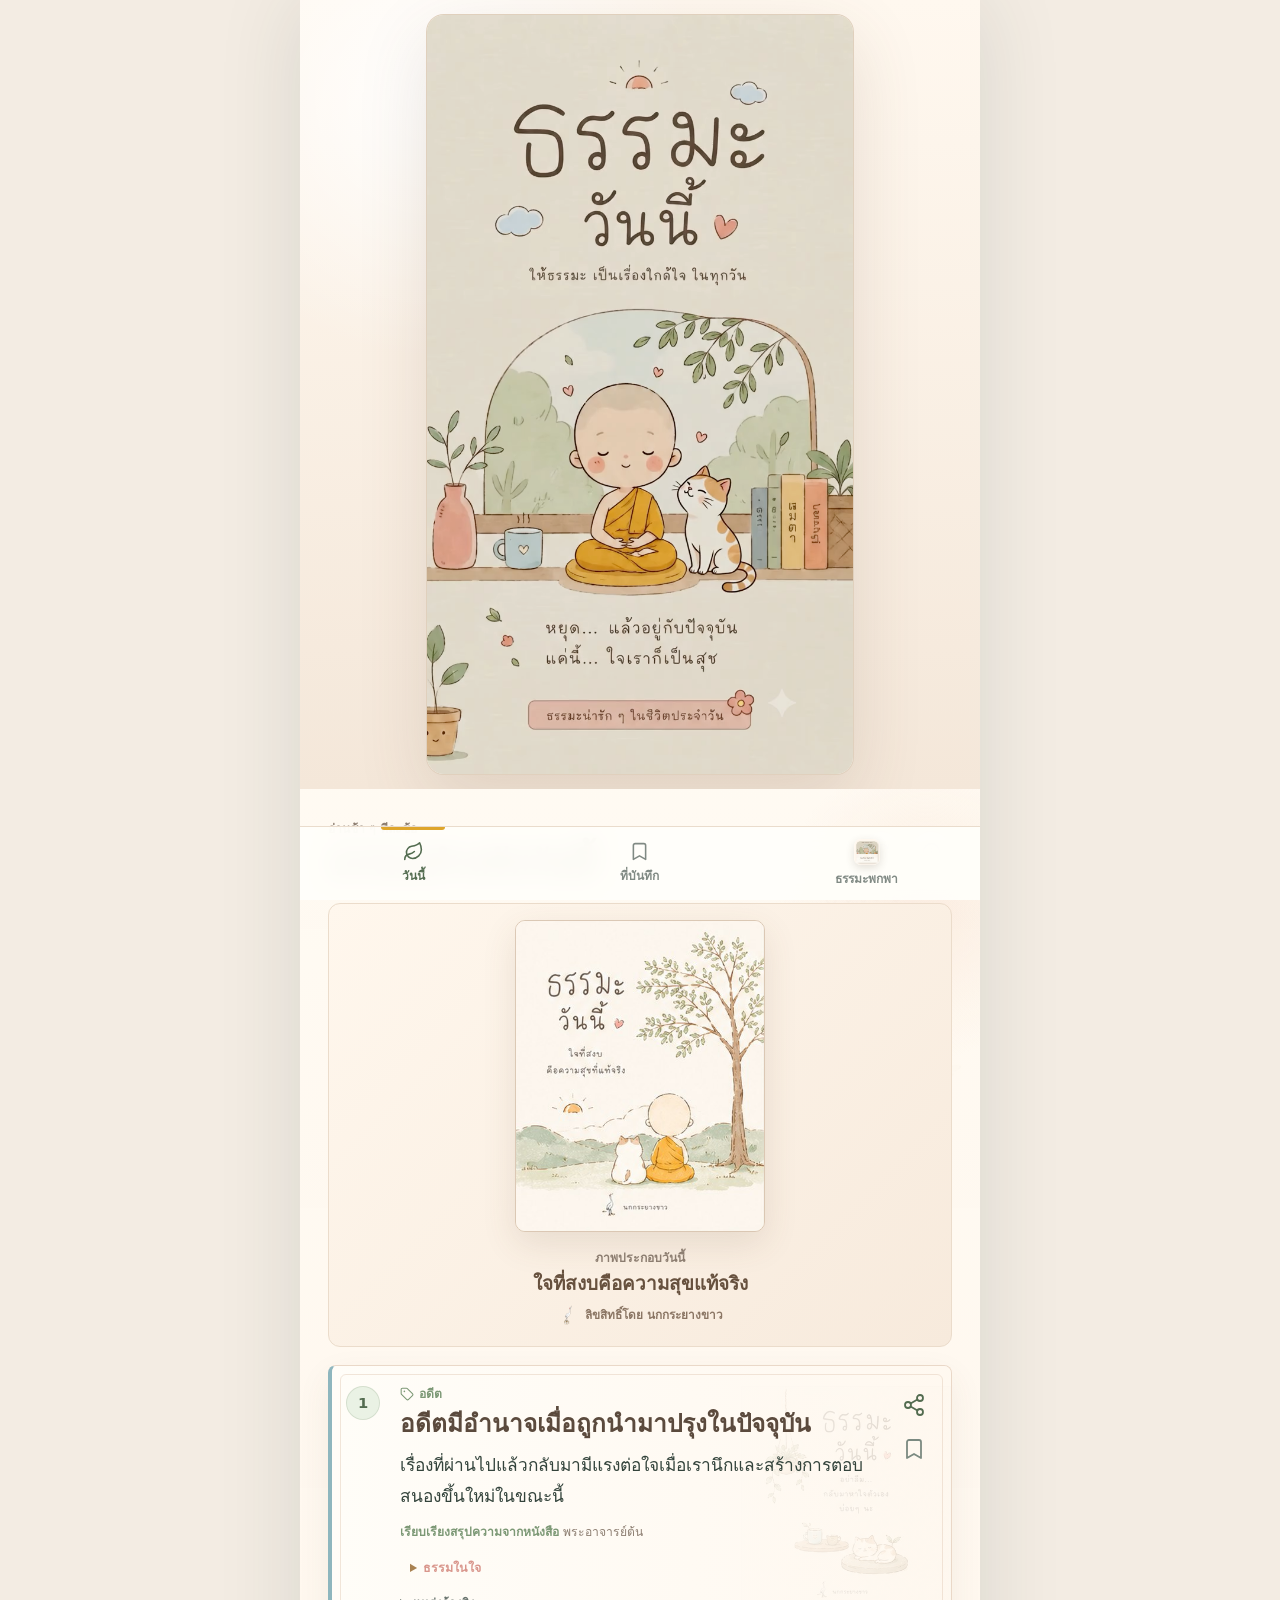
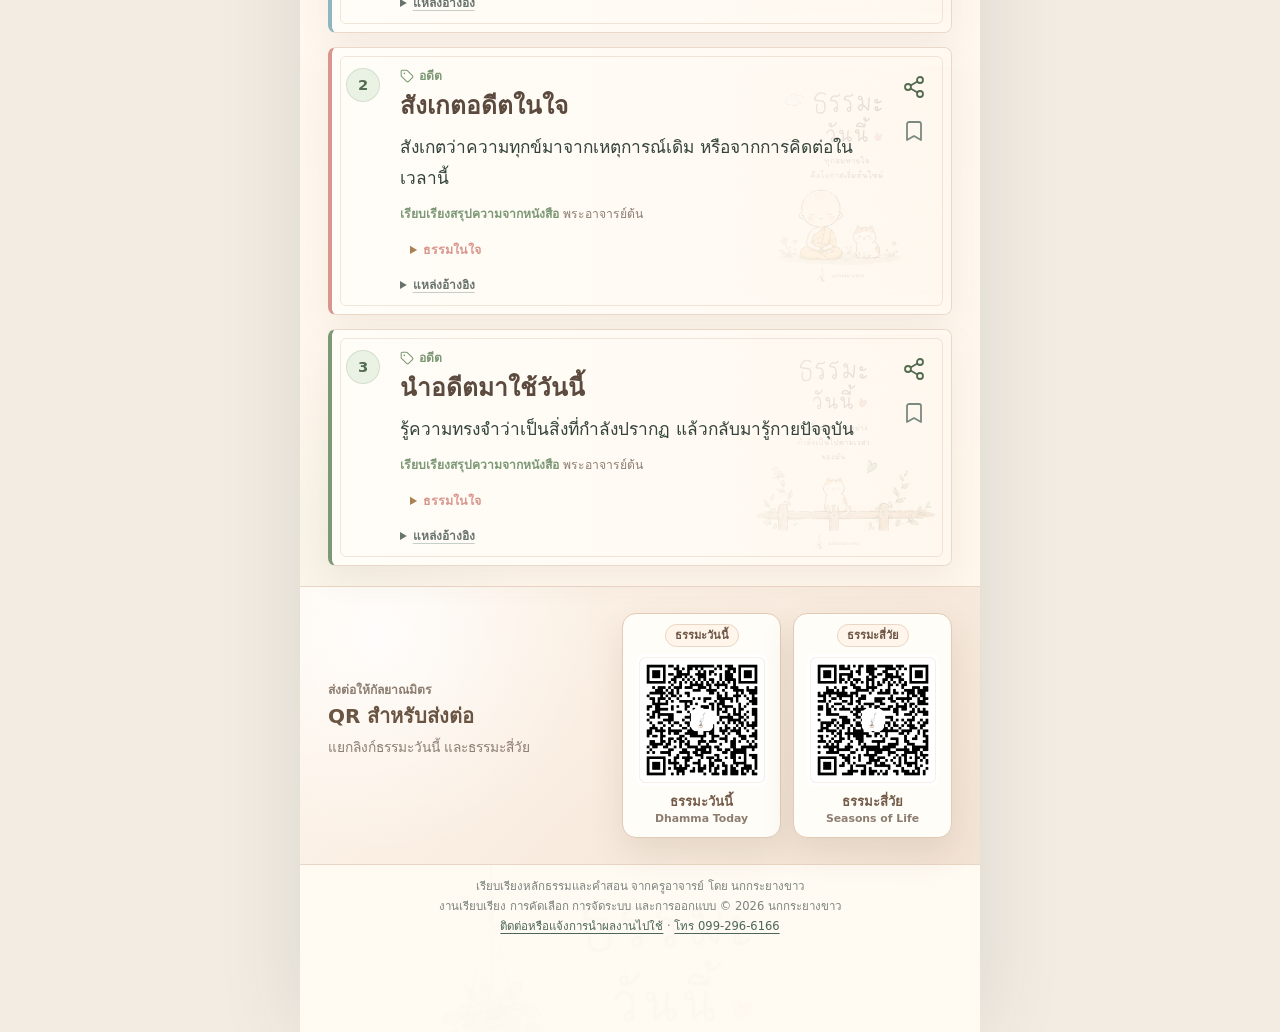
==== commit 8cd91f51: "Refill teachings after removing excluded book" ====
--- a/index.html
+++ b/index.html
@@ -162,7 +162,7 @@
     <p class="toast" id="toast" role="status" aria-live="polite" hidden></p>
 
     <script src="./assets/lucide.min.js?v=20260618-2"></script>
-    <script src="./content/dhamma-library.js?v=20260629-4"></script>
-    <script src="./app.js?v=20260629-4"></script>
+    <script src="./content/dhamma-library.js?v=20260629-5"></script>
+    <script src="./app.js?v=20260629-5"></script>
   </body>
 </html>
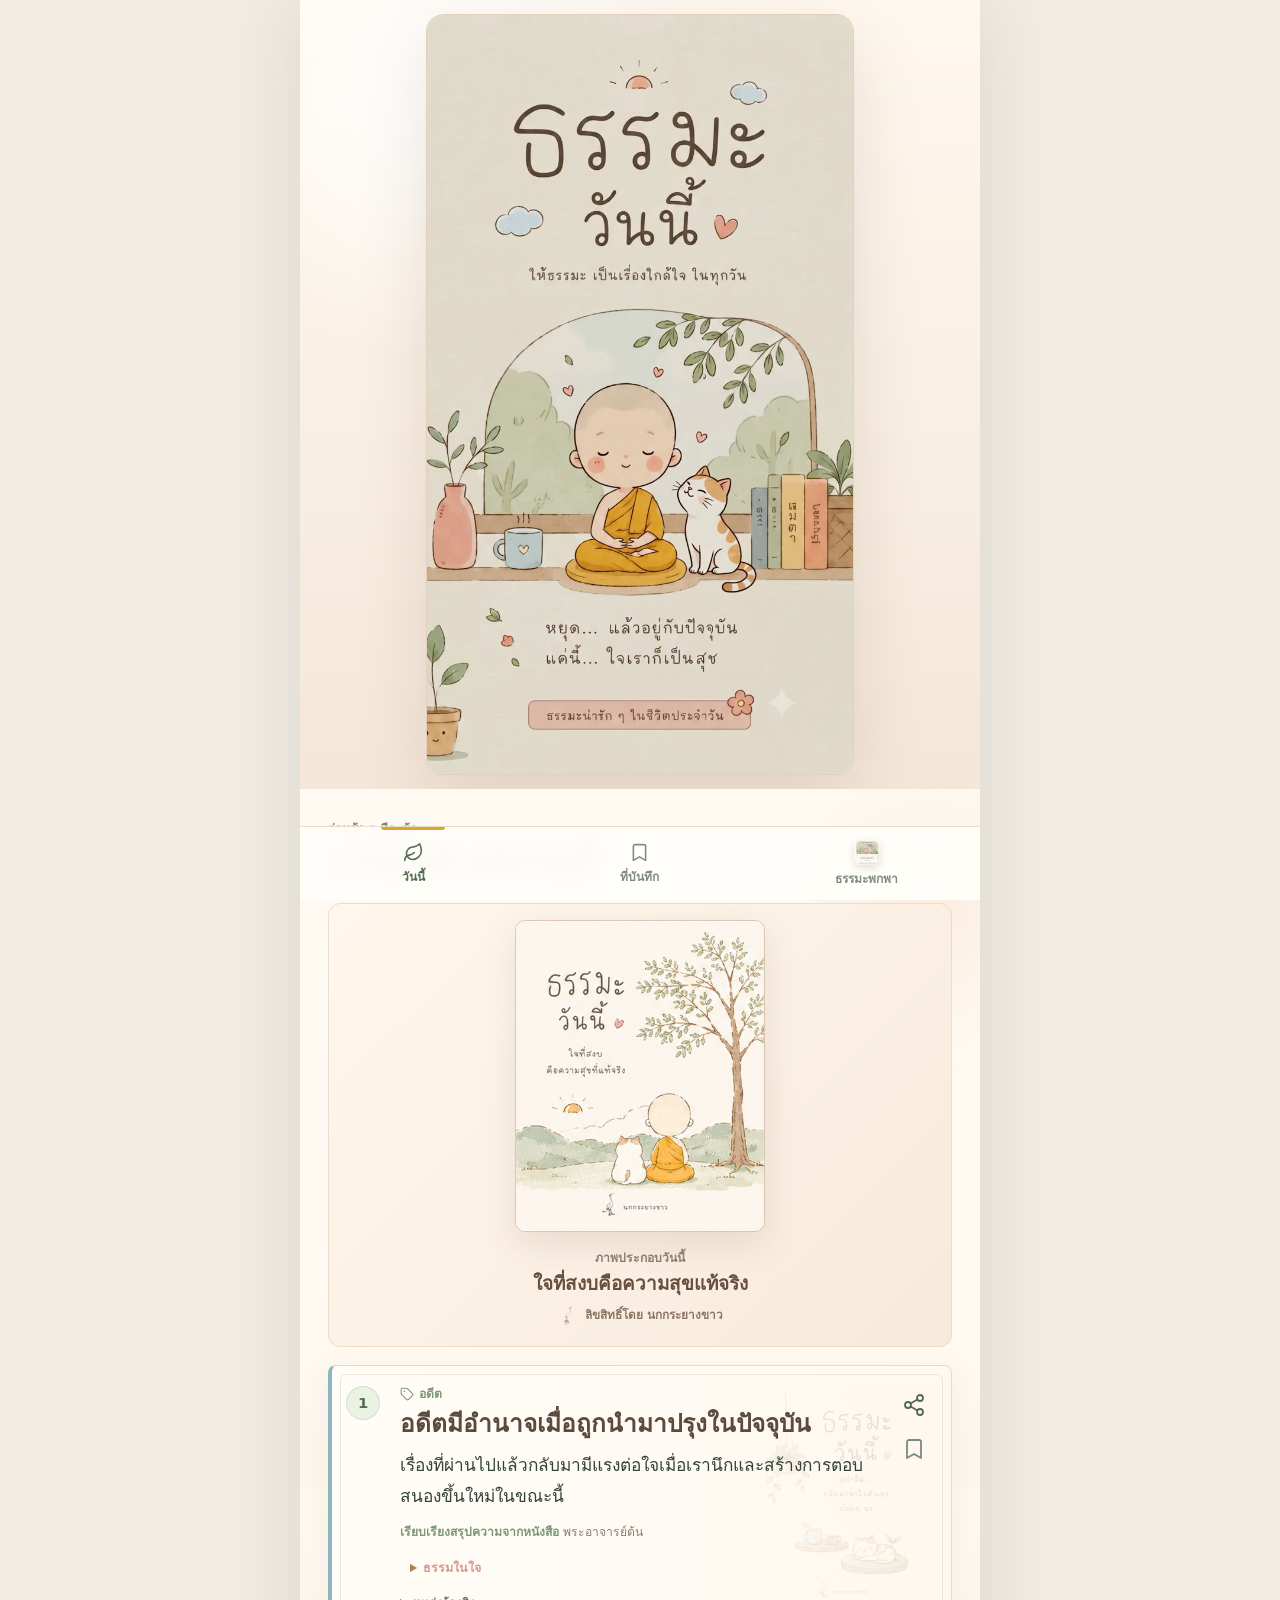
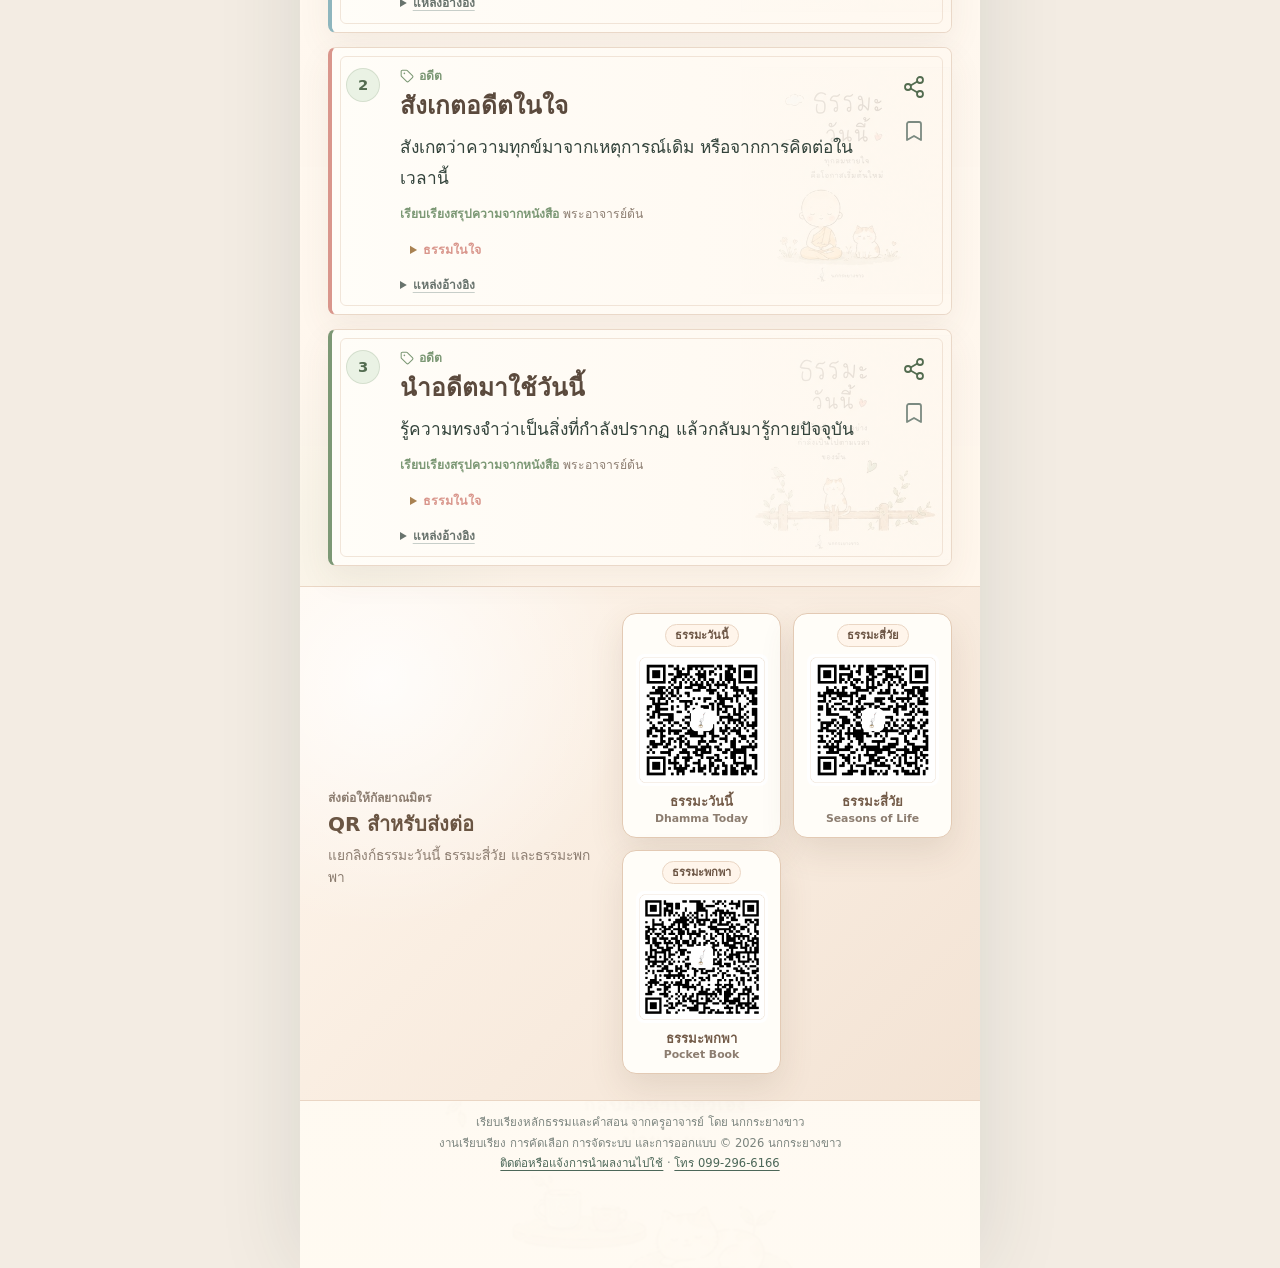
==== commit 7257494e: "Restore pocket book QR share card" ====
--- a/index.html
+++ b/index.html
@@ -14,7 +14,7 @@
     <link rel="manifest" href="./manifest.webmanifest?v=20260629-3">
     <link rel="icon" type="image/png" sizes="32x32" href="./assets/favicon-32.png">
     <link rel="apple-touch-icon" href="./assets/apple-touch-icon.png?v=20260629-3">
-    <link rel="stylesheet" href="./styles.css?v=20260626-8">
+    <link rel="stylesheet" href="./styles.css?v=20260629-6">
   </head>
   <body>
     <script>
@@ -92,23 +92,31 @@
         <div>
           <p class="eyebrow">ส่งต่อให้กัลยาณมิตร</p>
           <h2 id="qrShareHeading">QR สำหรับส่งต่อ</h2>
-          <p>แยกลิงก์ธรรมะวันนี้ และธรรมะสี่วัย</p>
+          <p>แยกลิงก์ธรรมะวันนี้ ธรรมะสี่วัย และธรรมะพกพา</p>
         </div>
         <div class="qr-links" aria-label="QR Code สำหรับส่งต่อ">
-          <a class="qr-card" href="./assets/dhamma-today-qr-poster-small.png?v=20260628-5" target="_blank" rel="noopener" aria-label="เปิด QR ธรรมะวันนี้ขนาดเต็ม">
+          <a class="qr-card" href="./assets/dhamma-today-qr-poster-small.png?v=20260629-6" target="_blank" rel="noopener" aria-label="เปิด QR ธรรมะวันนี้ขนาดเต็ม">
             <em class="qr-card-label">ธรรมะวันนี้</em>
-            <img src="./assets/dhamma-today-qr.png?v=20260628-5" alt="QR Code สำหรับเปิดธรรมะวันนี้">
+            <img src="./assets/dhamma-today-qr.png?v=20260629-6" alt="QR Code สำหรับเปิดธรรมะวันนี้">
             <span>
               <strong>ธรรมะวันนี้</strong>
               <small>Dhamma Today</small>
             </span>
           </a>
-          <a class="qr-card" href="./assets/dhamma-life-qr-poster-small.png?v=20260628-5" target="_blank" rel="noopener" aria-label="เปิด QR ธรรมะสี่วัยขนาดเต็ม">
+          <a class="qr-card" href="./assets/dhamma-life-qr-poster-small.png?v=20260629-6" target="_blank" rel="noopener" aria-label="เปิด QR ธรรมะสี่วัยขนาดเต็ม">
             <em class="qr-card-label">ธรรมะสี่วัย</em>
-            <img src="./assets/dhamma-life-qr.png?v=20260628-5" alt="QR Code สำหรับเปิดธรรมะสี่วัย">
+            <img src="./assets/dhamma-life-qr.png?v=20260629-6" alt="QR Code สำหรับเปิดธรรมะสี่วัย">
             <span>
               <strong>ธรรมะสี่วัย</strong>
               <small>Seasons of Life</small>
+            </span>
+          </a>
+          <a class="qr-card" href="./assets/dhamma-pocket-qr-poster-small.png?v=20260629-6" target="_blank" rel="noopener" aria-label="เปิด QR ธรรมะพกพาขนาดเต็ม">
+            <em class="qr-card-label">ธรรมะพกพา</em>
+            <img src="./assets/dhamma-pocket-qr.png?v=20260629-6" alt="QR Code สำหรับเปิดธรรมะพกพา">
+            <span>
+              <strong>ธรรมะพกพา</strong>
+              <small>Pocket Book</small>
             </span>
           </a>
         </div>
@@ -153,8 +161,9 @@
         <p class="dialog-note rights-note">สิทธิในคำสอน หนังสือ และวิดีโอต้นฉบับเป็นของผู้สร้างสรรค์หรือผู้ทรงสิทธิเดิม การนำงานเรียบเรียง การจัดหมวด หรือรูปแบบแอปนี้ไปเผยแพร่ซ้ำ กรุณาติดต่อ <a href="mailto:loveiscomingsoon@gmail.com">loveiscomingsoon@gmail.com</a> หรือ <a href="tel:0992966166">099-296-6166</a></p>
         <div class="dialog-links">
           <a class="book-link" href="./books/dhamma-pocket-book.html">เปิดธรรมะพกพาแบบหนังสือออนไลน์</a>
-          <a class="book-link" href="./assets/dhamma-today-qr-poster-small.png?v=20260628-5" target="_blank" rel="noopener">QR ธรรมะวันนี้</a>
-          <a class="book-link" href="./assets/dhamma-life-qr-poster-small.png?v=20260628-5" target="_blank" rel="noopener">QR ธรรมะสี่วัย</a>
+          <a class="book-link" href="./assets/dhamma-today-qr-poster-small.png?v=20260629-6" target="_blank" rel="noopener">QR ธรรมะวันนี้</a>
+          <a class="book-link" href="./assets/dhamma-life-qr-poster-small.png?v=20260629-6" target="_blank" rel="noopener">QR ธรรมะสี่วัย</a>
+          <a class="book-link" href="./assets/dhamma-pocket-qr-poster-small.png?v=20260629-6" target="_blank" rel="noopener">QR ธรรมะพกพา</a>
         </div>
       </form>
     </dialog>
@@ -163,6 +172,6 @@
 
     <script src="./assets/lucide.min.js?v=20260618-2"></script>
     <script src="./content/dhamma-library.js?v=20260629-5"></script>
-    <script src="./app.js?v=20260629-5"></script>
+    <script src="./app.js?v=20260629-6"></script>
   </body>
 </html>
--- a/styles.css
+++ b/styles.css
@@ -597,7 +597,7 @@
 
 .qr-links {
   display: grid;
-  grid-template-columns: repeat(2, minmax(0, 1fr));
+  grid-template-columns: repeat(auto-fit, minmax(112px, 1fr));
   gap: 12px;
 }
 
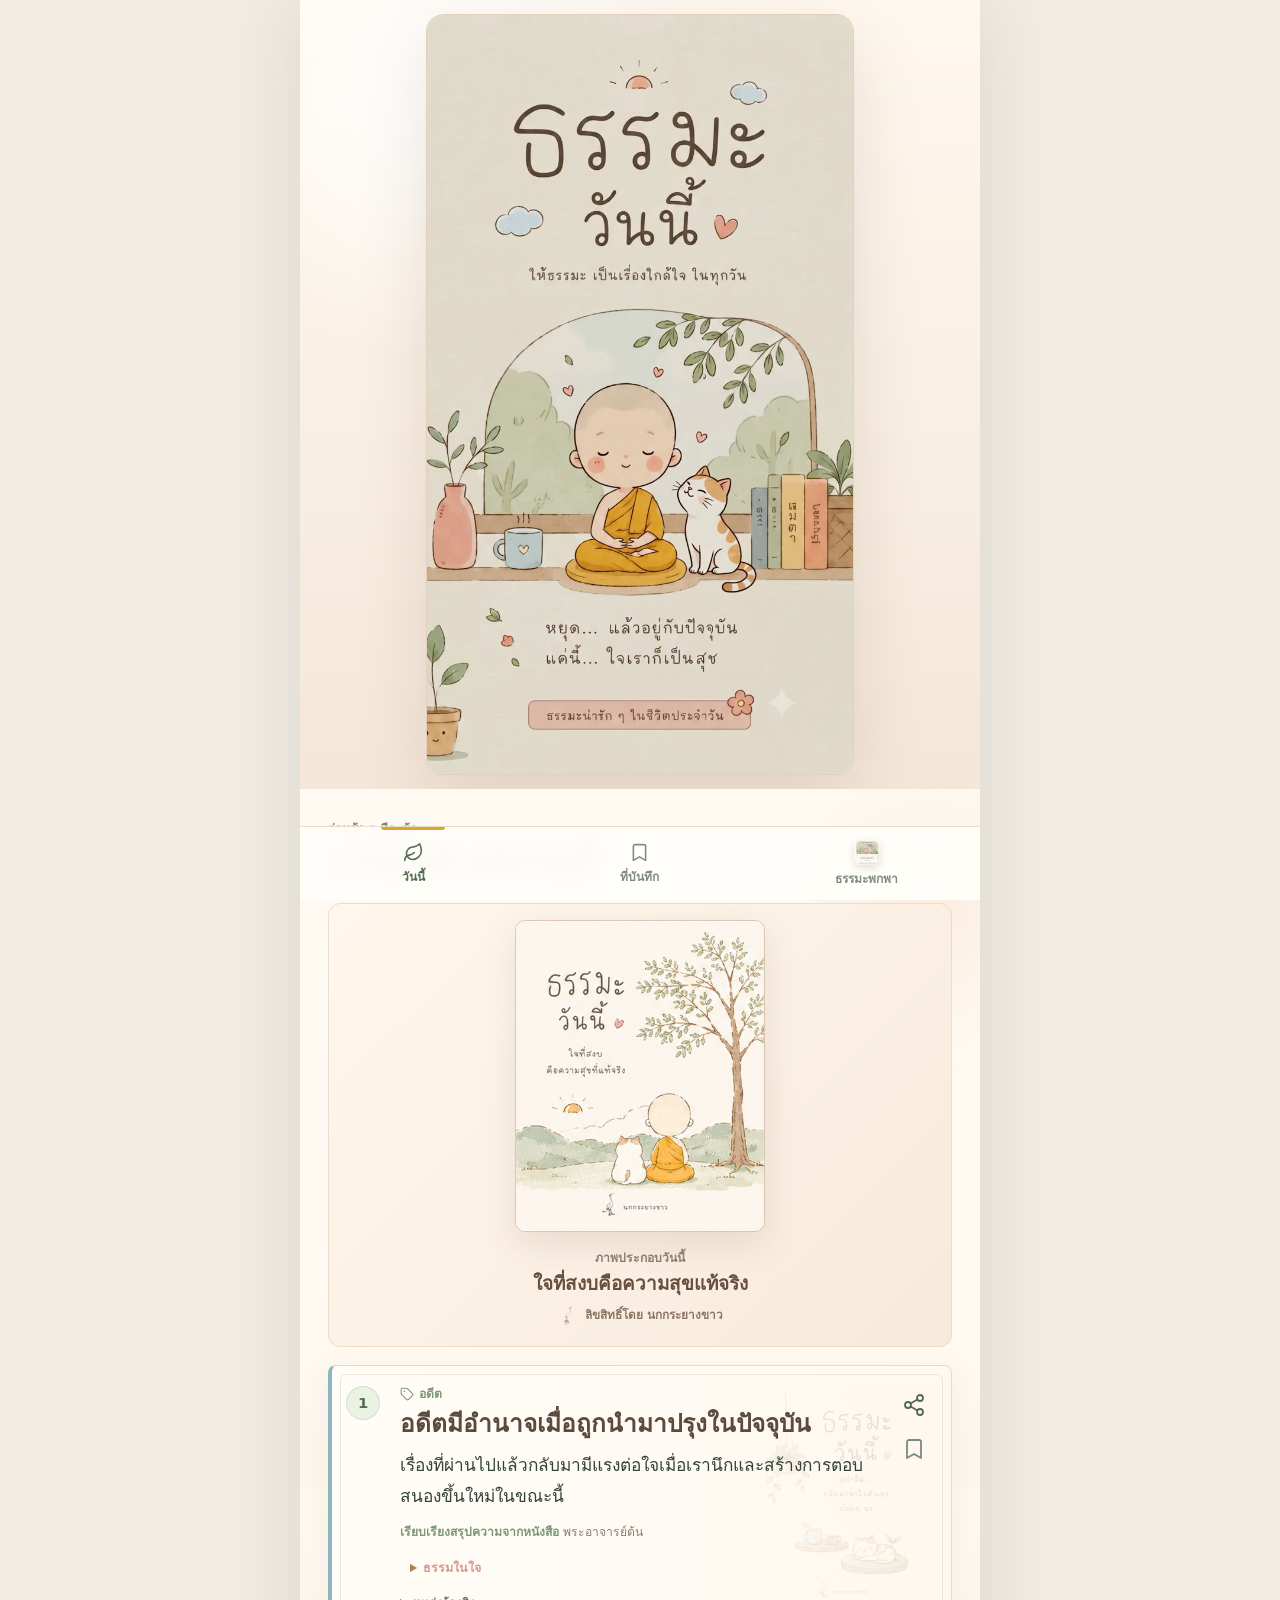
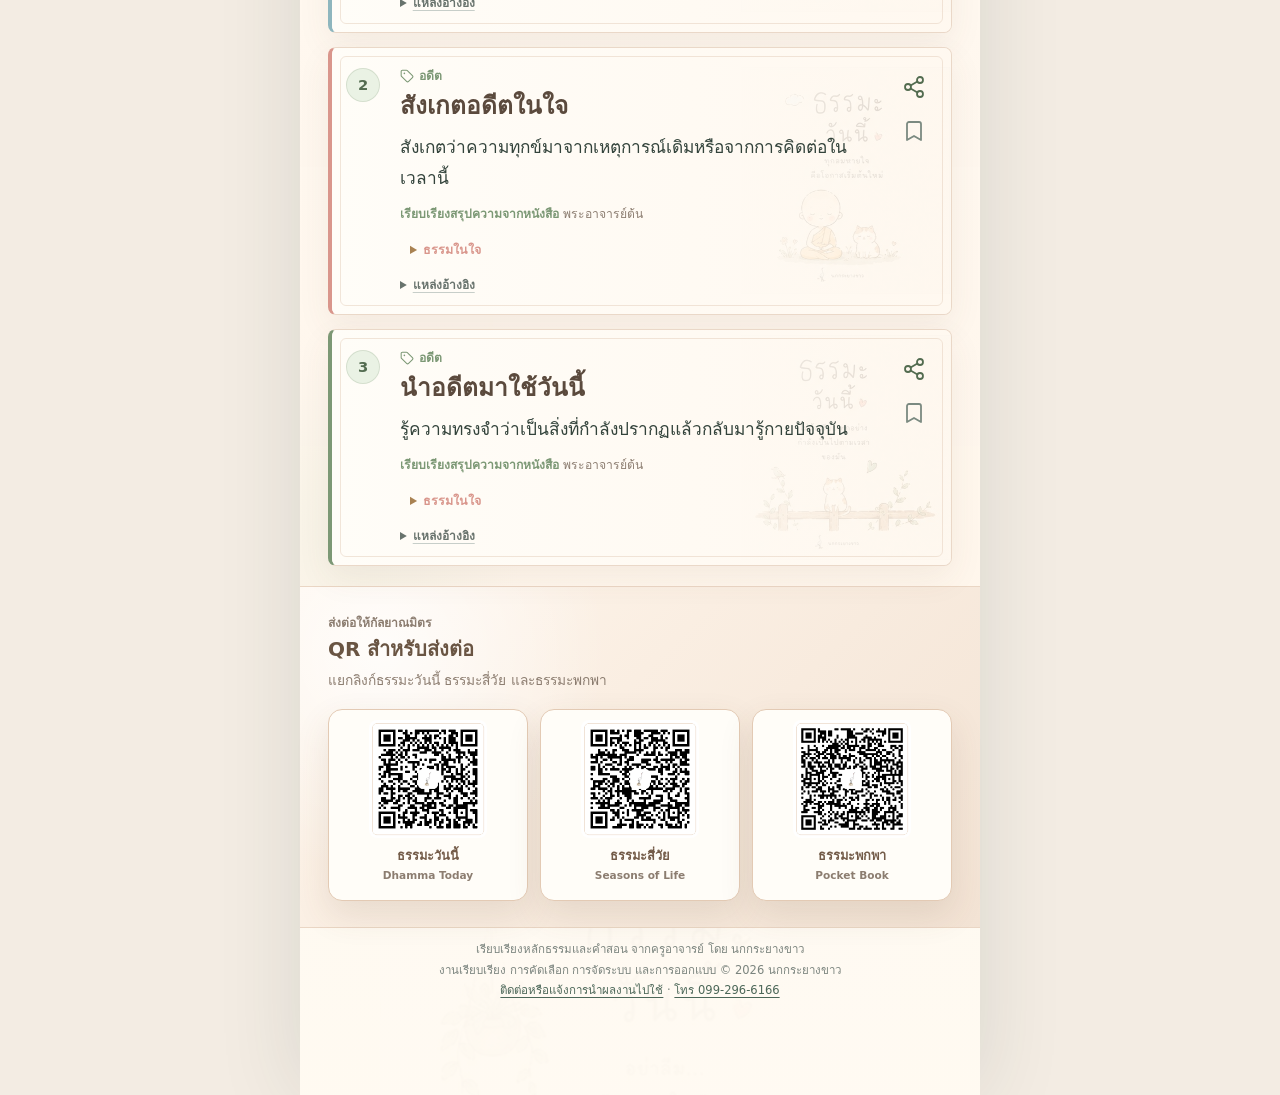
==== commit a0579b44: "Fix QR share layout and Thai text rendering" ====
--- a/index.html
+++ b/index.html
@@ -14,7 +14,7 @@
     <link rel="manifest" href="./manifest.webmanifest?v=20260629-3">
     <link rel="icon" type="image/png" sizes="32x32" href="./assets/favicon-32.png">
     <link rel="apple-touch-icon" href="./assets/apple-touch-icon.png?v=20260629-3">
-    <link rel="stylesheet" href="./styles.css?v=20260629-6">
+    <link rel="stylesheet" href="./styles.css?v=20260630-1">
   </head>
   <body>
     <script>
@@ -96,7 +96,6 @@
         </div>
         <div class="qr-links" aria-label="QR Code สำหรับส่งต่อ">
           <a class="qr-card" href="./assets/dhamma-today-qr-poster-small.png?v=20260629-6" target="_blank" rel="noopener" aria-label="เปิด QR ธรรมะวันนี้ขนาดเต็ม">
-            <em class="qr-card-label">ธรรมะวันนี้</em>
             <img src="./assets/dhamma-today-qr.png?v=20260629-6" alt="QR Code สำหรับเปิดธรรมะวันนี้">
             <span>
               <strong>ธรรมะวันนี้</strong>
@@ -104,7 +103,6 @@
             </span>
           </a>
           <a class="qr-card" href="./assets/dhamma-life-qr-poster-small.png?v=20260629-6" target="_blank" rel="noopener" aria-label="เปิด QR ธรรมะสี่วัยขนาดเต็ม">
-            <em class="qr-card-label">ธรรมะสี่วัย</em>
             <img src="./assets/dhamma-life-qr.png?v=20260629-6" alt="QR Code สำหรับเปิดธรรมะสี่วัย">
             <span>
               <strong>ธรรมะสี่วัย</strong>
@@ -112,7 +110,6 @@
             </span>
           </a>
           <a class="qr-card" href="./assets/dhamma-pocket-qr-poster-small.png?v=20260629-6" target="_blank" rel="noopener" aria-label="เปิด QR ธรรมะพกพาขนาดเต็ม">
-            <em class="qr-card-label">ธรรมะพกพา</em>
             <img src="./assets/dhamma-pocket-qr.png?v=20260629-6" alt="QR Code สำหรับเปิดธรรมะพกพา">
             <span>
               <strong>ธรรมะพกพา</strong>
@@ -171,7 +168,7 @@
     <p class="toast" id="toast" role="status" aria-live="polite" hidden></p>
 
     <script src="./assets/lucide.min.js?v=20260618-2"></script>
-    <script src="./content/dhamma-library.js?v=20260629-5"></script>
-    <script src="./app.js?v=20260629-6"></script>
+    <script src="./content/dhamma-library.js?v=20260630-1"></script>
+    <script src="./app.js?v=20260630-1"></script>
   </body>
 </html>
--- a/styles.css
+++ b/styles.css
@@ -31,8 +31,11 @@
   background:
     linear-gradient(rgba(255, 250, 242, 0.92), rgba(255, 250, 242, 0.92)),
     url("./assets/daily-art/daily-illustration-10.jpg?v=20260625-1") center top / 520px auto fixed;
-  font-family: "Noto Sans Thai", "Leelawadee UI", Tahoma, ui-sans-serif, system-ui, sans-serif;
+  font-family: "Sukhumvit Set", "Thonburi", "Noto Sans Thai", "Leelawadee UI", Tahoma, ui-sans-serif, system-ui, sans-serif;
   letter-spacing: 0;
+  line-break: auto;
+  text-rendering: optimizeLegibility;
+  -webkit-font-smoothing: antialiased;
 }
 
 button,
@@ -564,9 +567,8 @@
 
 .qr-share {
   display: grid;
-  grid-template-columns: minmax(0, 1fr) minmax(250px, 330px);
-  align-items: center;
-  gap: 24px;
+  grid-template-columns: 1fr;
+  gap: 18px;
   padding: 26px 28px;
   border-top: 1px solid #ead6c4;
   border-bottom: 1px solid #ead6c4;
@@ -583,7 +585,7 @@
 }
 
 .qr-share > div > p:not(.eyebrow) {
-  margin-bottom: 12px;
+  margin-bottom: 0;
   color: var(--muted);
   font-size: 0.86rem;
 }
@@ -597,7 +599,7 @@
 
 .qr-links {
   display: grid;
-  grid-template-columns: repeat(auto-fit, minmax(112px, 1fr));
+  grid-template-columns: repeat(3, minmax(0, 1fr));
   gap: 12px;
 }
 
@@ -605,7 +607,8 @@
   min-width: 0;
   display: grid;
   justify-items: center;
-  gap: 7px;
+  align-content: start;
+  gap: 9px;
   padding: 10px;
   border: 1px solid #e3cab4;
   border-radius: 14px;
@@ -616,22 +619,8 @@
   text-decoration: none;
 }
 
-.qr-card-label {
-  max-width: 100%;
-  padding: 3px 9px;
-  border: 1px solid #ead6c4;
-  border-radius: 999px;
-  color: #6c5544;
-  background: #fff5eb;
-  font-size: 0.7rem;
-  font-style: normal;
-  font-weight: 800;
-  line-height: 1.35;
-  white-space: nowrap;
-}
-
 .qr-card img {
-  width: min(100%, 132px);
+  width: min(100%, 118px);
   aspect-ratio: 1;
   display: block;
   border-radius: 8px;
@@ -640,7 +629,9 @@
 .qr-card span {
   min-width: 0;
   display: grid;
-  gap: 1px;
+  gap: 2px;
+  min-height: 43px;
+  align-content: start;
 }
 
 .qr-card strong,
@@ -649,14 +640,14 @@
 }
 
 .qr-card strong {
-  font-size: 0.82rem;
-  line-height: 1.35;
+  font-size: 0.8rem;
+  line-height: 1.45;
 }
 
 .qr-card small {
   color: var(--muted);
-  font-size: 0.68rem;
-  line-height: 1.35;
+  font-size: 0.66rem;
+  line-height: 1.4;
 }
 
 .app-credit p {
@@ -795,7 +786,30 @@
   .qr-share {
     grid-template-columns: 1fr;
     justify-items: center;
+    padding: 22px 14px;
     text-align: center;
+  }
+
+  .qr-links {
+    width: 100%;
+    gap: 8px;
+  }
+
+  .qr-card {
+    padding: 8px 6px;
+    border-radius: 12px;
+  }
+
+  .qr-card img {
+    width: min(100%, 86px);
+  }
+
+  .qr-card strong {
+    font-size: 0.72rem;
+  }
+
+  .qr-card small {
+    font-size: 0.58rem;
   }
 }
 
